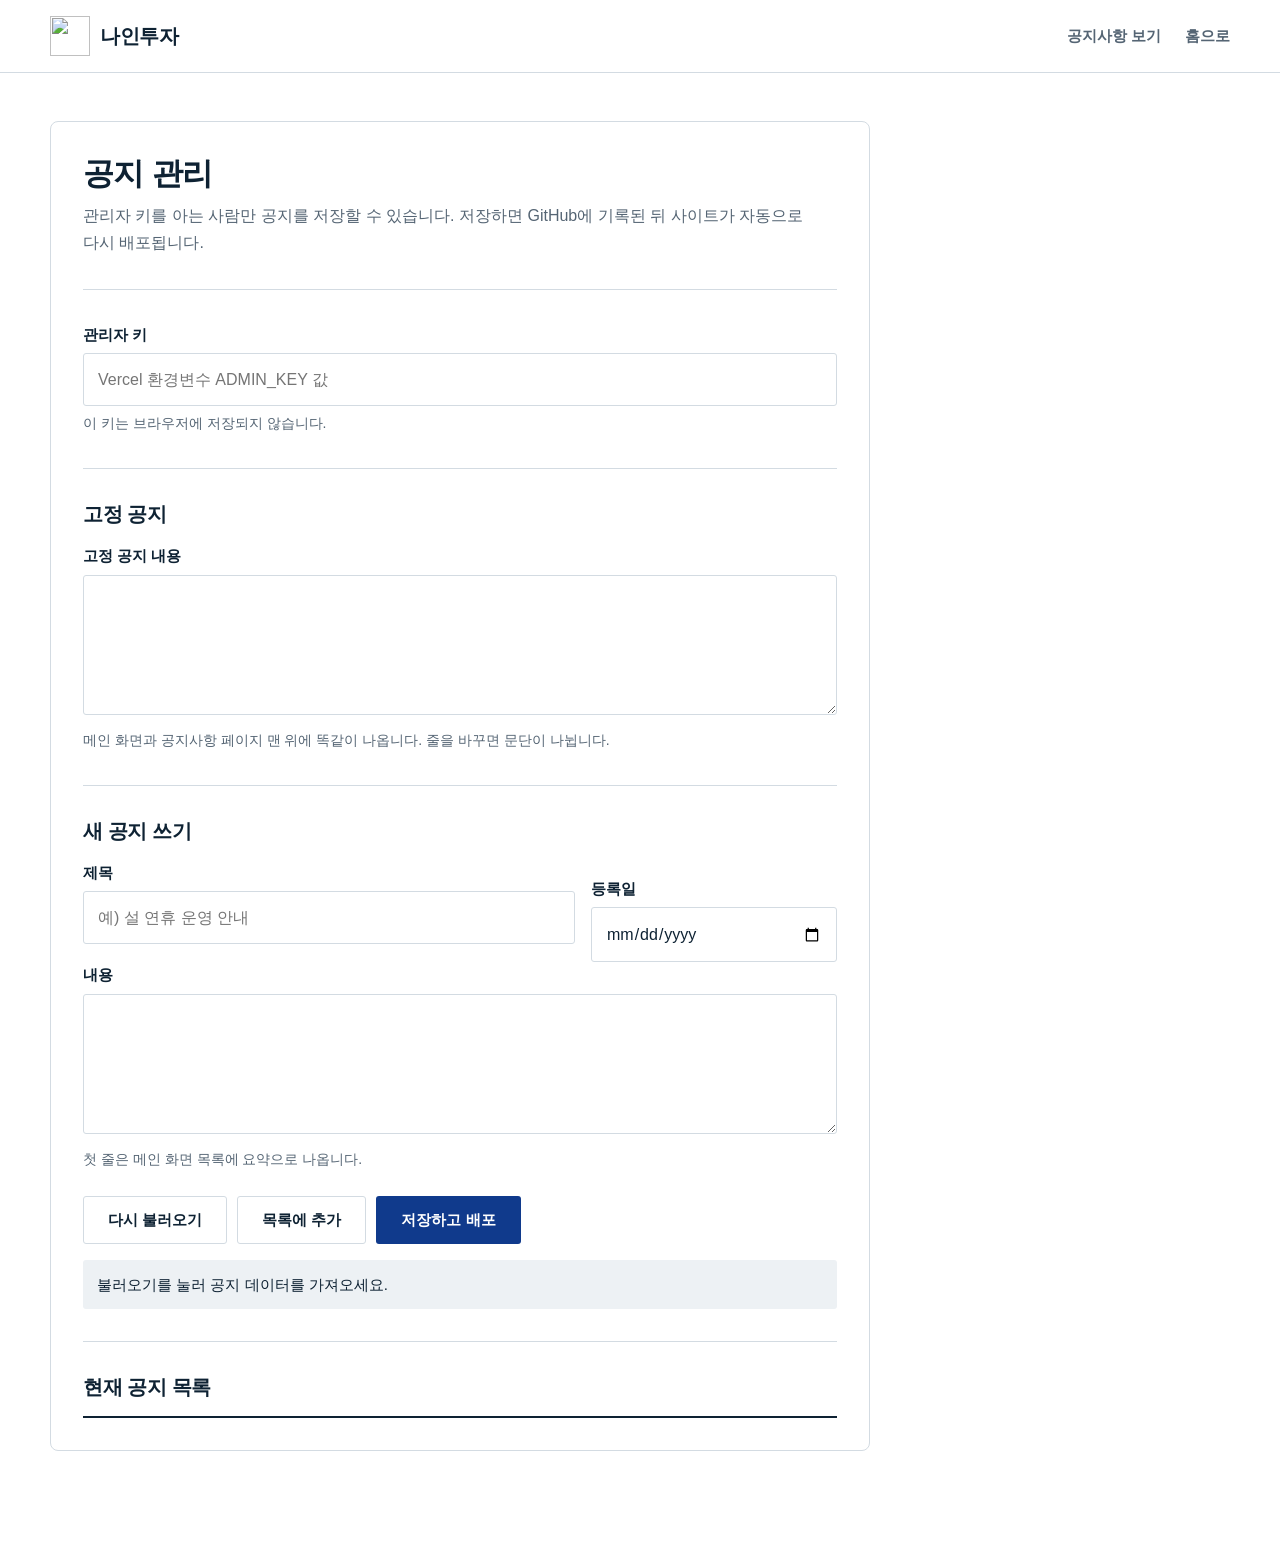
==== admin/index.html @ afad5a45 "Rebuild Nine site with non-generic design system - Rewrite style.css from scratch: SUIT Variable, lo" ====
<!DOCTYPE html>
<html lang="ko">
<head>
  <meta charset="UTF-8" />
  <meta name="viewport" content="width=device-width, initial-scale=1.0" />
  <title>공지 관리 | 나인투자</title>
  <meta name="robots" content="noindex, nofollow" />
  <link rel="icon" href="../n-logo-core.svg" type="image/svg+xml">
  <link rel="stylesheet" href="https://cdn.jsdelivr.net/gh/sun-typeface/SUIT@2.0.5/fonts/variable/woff2/SUIT-Variable.css">
  <link rel="stylesheet" href="../assets/css/style.css" />
</head>
<body>
  <header class="site-header">
    <div class="container site-header__inner">
      <a class="brand" href="../index.html">
        <img src="../n-logo-core.svg" alt="" width="40" height="40">
        <strong>나인투자</strong>
      </a>
      <nav class="site-nav" id="site-nav" aria-label="관리자 메뉴">
        <a href="../pages/news/index.html">공지사항 보기</a>
        <a href="../index.html">홈으로</a>
      </nav>
      <button class="nav-toggle" type="button" aria-label="메뉴 열기" aria-controls="site-nav"><span></span></button>
    </div>
  </header>

  <main class="admin" id="main">
    <div class="container">
      <div class="admin__panel">
        <h1>공지 관리</h1>
        <p>관리자 키를 아는 사람만 공지를 저장할 수 있습니다. 저장하면 GitHub에 기록된 뒤 사이트가 자동으로 다시 배포됩니다.</p>

        <div class="admin__group">
          <div class="field">
            <label for="adminKey">관리자 키</label>
            <input id="adminKey" type="password" placeholder="Vercel 환경변수 ADMIN_KEY 값" autocomplete="off" />
            <p class="field__help">이 키는 브라우저에 저장되지 않습니다.</p>
          </div>
        </div>

        <div class="admin__group">
          <h2>고정 공지</h2>
          <div class="field">
            <label for="pinnedBody">고정 공지 내용</label>
            <textarea id="pinnedBody"></textarea>
            <p class="field__help">메인 화면과 공지사항 페이지 맨 위에 똑같이 나옵니다. 줄을 바꾸면 문단이 나뉩니다.</p>
          </div>
        </div>

        <div class="admin__group">
          <h2>새 공지 쓰기</h2>
          <div class="field-row">
            <div class="field">
              <label for="itemTitle">제목</label>
              <input id="itemTitle" type="text" placeholder="예) 설 연휴 운영 안내" />
            </div>
            <div class="field">
              <label for="itemDate">등록일</label>
              <input id="itemDate" type="date" />
            </div>
          </div>
          <div class="field">
            <label for="itemContent">내용</label>
            <textarea id="itemContent"></textarea>
            <p class="field__help">첫 줄은 메인 화면 목록에 요약으로 나옵니다.</p>
          </div>

          <div class="admin__actions">
            <button class="btn btn--secondary" type="button" id="btnLoad">다시 불러오기</button>
            <button class="btn btn--secondary" type="button" id="btnAdd">목록에 추가</button>
            <button class="btn btn--primary" type="button" id="btnSave">저장하고 배포</button>
          </div>
          <p class="admin__status" id="status" role="status">대기 중</p>
        </div>

        <div class="admin__group" aria-labelledby="preview-title">
          <h2 id="preview-title">현재 공지 목록</h2>
          <ul class="admin__list" id="previewList"></ul>
        </div>
      </div>
    </div>
  </main>

  <script src="../assets/js/site.js"></script>
  <script>
    const $ = (id) => document.getElementById(id);
    const statusEl = $('status');
    const listEl = $('previewList');
    const state = { data: null };

    const setStatus = (msg) => { statusEl.textContent = msg; };

    const renderList = () => {
      const items = Array.isArray(state.data?.items) ? state.data.items : [];
      listEl.innerHTML = items
        .slice(0, 30)
        .map((it) => {
          const date = (it.date || '').toString();
          const title = (it.title || '').toString();
          const esc = (v) => v.replace(/&/g, '&amp;').replace(/</g, '&lt;').replace(/>/g, '&gt;');
          return `<li><strong>${esc(title)}</strong><small>${esc(date)}</small></li>`;
        })
        .join('');
    };

    const load = async () => {
      setStatus('불러오는 중...');
      const res = await fetch('/api/notices', { cache: 'no-store' });
      if (!res.ok) throw new Error('공지 데이터를 불러오지 못했습니다.');
      state.data = await res.json();
      $('pinnedBody').value = state.data?.pinnedNotice?.body ?? '';
      renderList();
      setStatus('불러오기 완료');
    };

    const add = () => {
      if (!state.data) state.data = { pinnedNotice: { title: 'NOTICE', updatedAt: '', body: '' }, items: [] };
      if (!Array.isArray(state.data.items)) state.data.items = [];

      const title = $('itemTitle').value.trim();
      const date = $('itemDate').value || new Date().toISOString().slice(0, 10);
      const content = $('itemContent').value.trim();

      if (!title || !content) {
        setStatus('제목/내용을 입력하세요.');
        return;
      }

      state.data.items.unshift({
        id: `notice-${Date.now()}`,
        date,
        title,
        content
      });

      $('itemTitle').value = '';
      $('itemContent').value = '';
      renderList();
      setStatus('공지 추가됨(아직 저장 전)');
    };

    const save = async () => {
      const key = $('adminKey').value.trim();
      if (!key) {
        setStatus('관리자 키를 입력하세요.');
        return;
      }
      if (!state.data) {
        setStatus('저장할 데이터가 없습니다. 먼저 불러오기 하세요.');
        return;
      }

      state.data.pinnedNotice = state.data.pinnedNotice || { title: 'NOTICE' };
      state.data.pinnedNotice.title = 'NOTICE';
      state.data.pinnedNotice.updatedAt = new Date().toISOString().slice(0, 10);
      state.data.pinnedNotice.body = $('pinnedBody').value;

      setStatus('저장(배포) 요청 중...');
      const res = await fetch('/api/notices', {
        method: 'POST',
        headers: {
          'Content-Type': 'application/json',
          'X-Admin-Key': key
        },
        body: JSON.stringify(state.data)
      });

      if (!res.ok) {
        const t = await res.text();
        throw new Error(t);
      }
      setStatus('저장 요청 완료. GitHub 커밋 후 Vercel이 자동으로 재배포됩니다.');
    };

    $('btnLoad').addEventListener('click', () => load().catch((e) => setStatus(`오류: ${e.message}`)));
    $('btnAdd').addEventListener('click', add);
    $('btnSave').addEventListener('click', () => save().catch((e) => setStatus(`오류: ${e.message}`)));

    // 최초 로드
    load().catch(() => setStatus('불러오기를 눌러 공지 데이터를 가져오세요.'));
  </script>
</body>
</html>
---- assets/css/style.css ----
/* 나인투자 공통 스타일
   - 색·글자·간격 값은 모두 아래 :root 토큰에서 바꿉니다.
   - 글자 크기 비율: 1.25 (16 → 20 → 25 → 31 → 39 → 49) */

:root {
  /* 색 */
  --bg: #ffffff;
  --surface: #edf1f4;
  --ink: #0e2233;
  --muted: #556574;
  --line: #d3dbe2;
  --brand: #103a8c;
  --brand-deep: #0b2a66;
  --brand-tint: #e3e9f5;
  --accent: #d9480f;
  --on-brand: #ffffff;
  --on-brand-muted: #c6d2ea;

  /* 글자 */
  --font: "SUIT Variable", "SUIT", "Apple SD Gothic Neo", "Malgun Gothic", sans-serif;
  --fs-sm: 0.875rem;
  --fs-base: 1rem;
  --fs-md: 1.25rem;
  --fs-lg: 1.5625rem;
  --fs-xl: 1.9375rem;
  --fs-2xl: 2.4375rem;
  --fs-3xl: 3.0625rem;

  /* 간격 (8px 단위) */
  --s1: 0.5rem;
  --s2: 1rem;
  --s3: 1.5rem;
  --s4: 2rem;
  --s5: 3rem;
  --s6: 4rem;
  --s7: 6rem;

  /* 모양: 모서리 값은 두 개만 씁니다 */
  --r-sm: 3px;
  --r-md: 8px;

  --max: 1180px;
  --header-h: 72px;
  --ease: cubic-bezier(0.2, 0.7, 0.2, 1);
}

/* 기본 */
*,
*::before,
*::after {
  box-sizing: border-box;
}

html {
  -webkit-text-size-adjust: 100%;
  scroll-padding-top: calc(var(--header-h) + 16px);
}

body {
  margin: 0;
  font-family: var(--font);
  font-size: var(--fs-base);
  font-weight: 400;
  line-height: 1.7;
  color: var(--ink);
  background: var(--bg);
  word-break: keep-all;
  overflow-wrap: break-word;
  font-variant-numeric: tabular-nums;
}

h1,
h2,
h3,
h4 {
  margin: 0;
  line-height: 1.3;
  letter-spacing: -0.02em;
  font-weight: 800;
}

p {
  margin: 0;
}

a {
  color: inherit;
}

img {
  display: block;
  max-width: 100%;
}

ul,
ol {
  margin: 0;
  padding: 0;
}

:focus-visible {
  outline: 2px solid var(--accent);
  outline-offset: 3px;
  border-radius: var(--r-sm);
}

.skip-link {
  position: absolute;
  left: var(--s2);
  top: -100px;
  z-index: 200;
  padding: var(--s1) var(--s2);
  background: var(--ink);
  color: #fff;
  border-radius: var(--r-sm);
}

.skip-link:focus {
  top: var(--s1);
}

.container {
  width: min(100% - 40px, var(--max));
  margin-inline: auto;
}

/* 헤더 */
.site-header {
  position: sticky;
  top: 0;
  z-index: 100;
  background: var(--bg);
  border-bottom: 1px solid var(--line);
}

.site-header__inner {
  display: flex;
  align-items: center;
  gap: var(--s4);
  min-height: var(--header-h);
}

.brand {
  display: inline-flex;
  align-items: center;
  gap: 10px;
  text-decoration: none;
  flex-shrink: 0;
}

.brand img {
  width: 40px;
  height: 40px;
}

.brand strong {
  font-size: var(--fs-md);
  font-weight: 800;
  letter-spacing: -0.02em;
}

.site-nav {
  display: flex;
  align-items: stretch;
  gap: var(--s3);
  margin-left: auto;
  align-self: stretch;
}

.site-nav a {
  display: flex;
  align-items: center;
  font-size: 0.9375rem;
  font-weight: 600;
  color: var(--muted);
  text-decoration: none;
  border-bottom: 2px solid transparent;
  padding-top: 2px;
  transition: color 150ms var(--ease), border-color 150ms var(--ease);
}

.site-nav a:hover {
  color: var(--ink);
}

.site-nav a.is-active {
  color: var(--brand);
  border-bottom-color: var(--brand);
}

.header-tel {
  font-size: var(--fs-sm);
  color: var(--muted);
  white-space: nowrap;
}

.header-tel strong {
  color: var(--ink);
  font-weight: 700;
  margin-left: 4px;
}

.nav-toggle {
  display: none;
  margin-left: auto;
  width: 44px;
  height: 44px;
  border: 1px solid var(--line);
  border-radius: var(--r-sm);
  background: var(--bg);
  cursor: pointer;
  position: relative;
}

.nav-toggle span,
.nav-toggle span::before,
.nav-toggle span::after {
  position: absolute;
  left: 50%;
  width: 18px;
  height: 2px;
  margin-left: -9px;
  background: var(--ink);
  content: "";
  transition: transform 150ms var(--ease), opacity 150ms var(--ease);
}

.nav-toggle span {
  top: 50%;
  margin-top: -1px;
}

.nav-toggle span::before {
  top: -6px;
}

.nav-toggle span::after {
  top: 6px;
}

.site-header.is-open .nav-toggle span {
  background: transparent;
}

.site-header.is-open .nav-toggle span::before {
  transform: translateY(6px) rotate(45deg);
}

.site-header.is-open .nav-toggle span::after {
  transform: translateY(-6px) rotate(-45deg);
}

/* 버튼 */
.btn {
  display: inline-flex;
  align-items: center;
  justify-content: center;
  min-height: 48px;
  padding: 0 var(--s3);
  border: 1px solid transparent;
  border-radius: var(--r-sm);
  font: inherit;
  font-size: 0.9375rem;
  font-weight: 700;
  text-decoration: none;
  cursor: pointer;
  transition: background-color 150ms var(--ease), color 150ms var(--ease), border-color 150ms var(--ease);
}

.btn--primary {
  background: var(--brand);
  color: var(--on-brand);
}

.btn--primary:hover {
  background: var(--brand-deep);
}

.btn--secondary {
  background: var(--bg);
  color: var(--ink);
  border-color: var(--line);
}

.btn--secondary:hover {
  border-color: var(--ink);
}

.btn--light {
  background: #fff;
  color: var(--brand-deep);
}

.btn--light:hover {
  background: var(--brand-tint);
}

.btn--outline-light {
  background: transparent;
  color: #fff;
  border-color: rgba(255, 255, 255, 0.45);
}

.btn--outline-light:hover {
  border-color: #fff;
}

.btn:disabled {
  opacity: 0.5;
  cursor: not-allowed;
}

.text-link {
  font-weight: 700;
  color: var(--brand);
  text-decoration: underline;
  text-decoration-thickness: 1px;
  text-underline-offset: 4px;
}

.text-link:hover {
  text-decoration-thickness: 2px;
}

/* 메인 첫 화면: 공지판 */
.home-hero {
  background: var(--brand-deep);
  color: var(--on-brand);
  padding: var(--s6) 0 var(--s6);
}

.home-hero__grid {
  display: grid;
  grid-template-columns: 5fr 7fr;
  gap: var(--s6);
  align-items: start;
}

.home-hero__intro {
  padding-top: var(--s3);
}

.home-hero h1 {
  font-size: clamp(2.25rem, 4.4vw, var(--fs-3xl));
  line-height: 1.2;
}

.home-hero__lead {
  margin-top: var(--s3);
  color: var(--on-brand-muted);
  font-size: 1.0625rem;
  max-width: 30em;
}

.home-hero__actions {
  display: flex;
  flex-wrap: wrap;
  gap: 12px;
  margin-top: var(--s4);
}

.home-hero__meta {
  margin-top: var(--s5);
  padding-top: var(--s3);
  border-top: 1px solid rgba(255, 255, 255, 0.2);
  font-size: var(--fs-sm);
  color: var(--on-brand-muted);
}

.home-hero__meta strong {
  display: block;
  margin-top: 2px;
  color: #fff;
  font-size: var(--fs-md);
  font-weight: 700;
}

/* 공지판 공통 */
.board {
  background: var(--bg);
  color: var(--ink);
  border-radius: var(--r-md);
  overflow: hidden;
}

.board--framed {
  border: 1px solid var(--line);
}

.board__head {
  display: flex;
  align-items: baseline;
  justify-content: space-between;
  gap: var(--s2);
  padding: var(--s3) var(--s3) var(--s2);
}

.board__head h2 {
  font-size: var(--fs-lg);
}

.board__head a {
  font-size: var(--fs-sm);
}

.pinned {
  margin: 0 var(--s3);
  padding: var(--s3);
  background: var(--surface);
  border-radius: var(--r-md);
}

.pinned__label {
  display: inline-flex;
  align-items: center;
  gap: 8px;
  font-size: var(--fs-sm);
  font-weight: 800;
  color: var(--accent);
}

.pinned__label::before {
  content: "";
  width: 8px;
  height: 8px;
  border-radius: 50%;
  background: var(--accent);
}

.pinned__body {
  margin-top: var(--s1);
  font-size: 0.9375rem;
  line-height: 1.75;
}

.pinned__body p + p {
  margin-top: 6px;
}

.pinned__body .is-em {
  font-weight: 800;
  color: var(--ink);
  font-size: var(--fs-base);
}

.board__cols,
.board__row {
  display: grid;
  grid-template-columns: 4rem 1fr 7rem;
  gap: var(--s2);
  align-items: baseline;
}

.board__cols {
  margin: var(--s3) var(--s3) 0;
  padding: 10px 0;
  border-top: 2px solid var(--ink);
  border-bottom: 1px solid var(--line);
  font-size: var(--fs-sm);
  font-weight: 700;
  color: var(--muted);
}

.board__cols span:last-child,
.board__date {
  text-align: right;
}

.board__list {
  list-style: none;
  margin: 0 var(--s3) var(--s3);
}

.board__list > li {
  border-bottom: 1px solid var(--line);
}

.board__row {
  padding: 14px 0;
  text-decoration: none;
  color: inherit;
}

a.board__row:hover .board__title {
  color: var(--brand);
  text-decoration: underline;
  text-underline-offset: 3px;
}

.board__num,
.board__date {
  font-size: var(--fs-sm);
  color: var(--muted);
}

.board__title {
  font-weight: 600;
  min-width: 0;
}

.board__summary {
  display: block;
  margin-top: 2px;
  font-size: var(--fs-sm);
  font-weight: 400;
  color: var(--muted);
  overflow: hidden;
  text-overflow: ellipsis;
  white-space: nowrap;
}

.board__empty {
  padding: var(--s4) 0;
  color: var(--muted);
  text-align: center;
}

/* 공지 목록(펼치기) */
.board__list details > summary {
  list-style: none;
  cursor: pointer;
}

.board__list details > summary::-webkit-details-marker {
  display: none;
}

.board__list details > summary:hover .board__title {
  color: var(--brand);
}

.board__list details[open] > summary .board__title {
  color: var(--brand);
}

.board__content {
  margin: 0 0 var(--s3) calc(4rem + var(--s2));
  padding: var(--s3);
  background: var(--surface);
  border-radius: var(--r-md);
  white-space: pre-line;
  font-size: 0.9375rem;
}

/* 섹션 */
.section {
  padding: var(--s7) 0;
}

.section--surface {
  background: var(--surface);
}

.section--tight {
  padding: var(--s6) 0;
}

.split {
  display: grid;
  grid-template-columns: 5fr 7fr;
  gap: var(--s6);
  align-items: start;
}

.split > h2,
.split__title h2 {
  font-size: clamp(1.625rem, 3vw, var(--fs-xl));
}

.split__title p {
  margin-top: var(--s2);
  color: var(--muted);
}

.prose p + p {
  margin-top: var(--s2);
}

.prose p {
  max-width: 38em;
}

.lead {
  font-size: var(--fs-md);
  line-height: 1.6;
  font-weight: 500;
}

/* 링크 목록(메인 바로가기) */
.link-index {
  list-style: none;
  margin-top: var(--s4);
  border-top: 1px solid var(--ink);
}

.link-index li {
  border-bottom: 1px solid var(--line);
}

.link-index a {
  display: grid;
  grid-template-columns: 9rem 1fr auto;
  gap: var(--s2);
  align-items: baseline;
  padding: var(--s3) 0;
  text-decoration: none;
}

.link-index strong {
  font-size: var(--fs-md);
  font-weight: 800;
  letter-spacing: -0.02em;
}

.link-index span {
  color: var(--muted);
}

.link-index em {
  font-style: normal;
  font-size: var(--fs-sm);
  font-weight: 700;
  color: var(--brand);
  white-space: nowrap;
}

.link-index a:hover strong {
  color: var(--brand);
}

/* 알아 두실 점 */
.facts {
  display: grid;
  grid-template-columns: repeat(2, minmax(0, 1fr));
  gap: 0 var(--s5);
  margin-top: var(--s4);
}

.split .facts {
  margin-top: 0;
}

.facts > div {
  padding: var(--s3) 0;
  border-top: 1px solid var(--line);
}

.facts dt {
  font-weight: 800;
  font-size: var(--fs-md);
  letter-spacing: -0.02em;
}

.facts dd {
  margin: var(--s1) 0 0;
  color: var(--muted);
}

.facts .is-no {
  color: var(--accent);
}

/* 연락처 띠 */
.contact-strip {
  display: grid;
  grid-template-columns: auto 1fr auto;
  gap: var(--s5);
  align-items: center;
  padding: var(--s5) 0;
  border-top: 2px solid var(--ink);
}

.contact-strip__tel span {
  display: block;
  font-size: var(--fs-sm);
  color: var(--muted);
}

.contact-strip__tel strong {
  font-size: var(--fs-2xl);
  font-weight: 800;
  letter-spacing: -0.02em;
  line-height: 1.2;
}

.contact-strip p {
  color: var(--muted);
}

/* 하위 페이지 머리 */
.page-head {
  background: var(--surface);
  padding: var(--s5) 0 var(--s5);
  border-bottom: 1px solid var(--line);
}

.crumbs {
  display: flex;
  gap: 8px;
  list-style: none;
  font-size: var(--fs-sm);
  color: var(--muted);
}

.crumbs li + li::before {
  content: "/";
  margin-right: 8px;
  color: var(--line);
}

.crumbs a {
  text-decoration: none;
}

.crumbs a:hover {
  text-decoration: underline;
}

.page-head h1 {
  margin-top: var(--s2);
  font-size: clamp(2rem, 4vw, var(--fs-2xl));
}

.page-head p {
  margin-top: var(--s2);
  max-width: 36em;
  color: var(--muted);
  font-size: 1.0625rem;
}

.page-toc {
  display: flex;
  flex-wrap: wrap;
  gap: 6px var(--s3);
  list-style: none;
  margin-top: var(--s4);
}

.page-toc a {
  display: inline-flex;
  align-items: center;
  min-height: 32px;
  font-size: 0.9375rem;
  font-weight: 600;
  color: var(--brand);
  text-decoration: none;
  border-bottom: 1px solid currentColor;
}

/* 본문 블록 */
.block {
  padding: var(--s6) 0;
  border-bottom: 1px solid var(--line);
}

.block:last-child {
  border-bottom: 0;
}

.block__grid {
  display: grid;
  grid-template-columns: 4fr 8fr;
  gap: var(--s5);
  align-items: start;
}

.block h2 {
  font-size: var(--fs-xl);
}

.block__side p {
  margin-top: var(--s2);
  color: var(--muted);
}

.quote {
  margin: var(--s4) 0 0;
  padding: var(--s3) 0 0;
  border-top: 2px solid var(--brand);
  font-size: var(--fs-md);
  font-weight: 700;
  line-height: 1.55;
  letter-spacing: -0.01em;
}

.quote cite {
  display: block;
  margin-top: var(--s1);
  font-size: var(--fs-sm);
  font-weight: 500;
  font-style: normal;
  color: var(--muted);
}

/* 정보 표 */
.info-table {
  width: 100%;
  border-collapse: collapse;
  border-top: 2px solid var(--ink);
}

.info-table th,
.info-table td {
  padding: 16px 0;
  border-bottom: 1px solid var(--line);
  text-align: left;
  vertical-align: top;
}

.info-table th {
  width: 9rem;
  padding-right: var(--s2);
  font-weight: 700;
  color: var(--muted);
  font-size: 0.9375rem;
}

/* 원칙 목록 */
.principles {
  list-style: none;
}

.principles li {
  padding: var(--s3) 0;
  border-top: 1px solid var(--line);
}

.principles li:first-child {
  border-top: 2px solid var(--ink);
}

.principles h3 {
  font-size: var(--fs-md);
}

.principles p {
  margin-top: 6px;
  color: var(--muted);
}

/* 순서 목록 (실제 순서가 있는 내용에만) */
.steps {
  list-style: none;
  counter-reset: step;
  display: grid;
  grid-template-columns: repeat(var(--cols, 4), minmax(0, 1fr));
  gap: var(--s3);
}

.steps li {
  counter-increment: step;
  padding-top: var(--s2);
  border-top: 2px solid var(--brand);
}

.steps li::before {
  content: counter(step) "단계";
  display: block;
  font-size: var(--fs-sm);
  font-weight: 700;
  color: var(--brand);
}

.steps h3 {
  margin-top: 6px;
  font-size: var(--fs-md);
}

.steps p {
  margin-top: 6px;
  color: var(--muted);
  font-size: 0.9375rem;
}

/* 체크 목록 */
.check-list {
  list-style: none;
  margin-top: var(--s3);
}

.check-list li {
  position: relative;
  padding: 10px 0 10px 28px;
  border-bottom: 1px solid var(--line);
}

.check-list li::before {
  content: "";
  position: absolute;
  left: 2px;
  top: 19px;
  width: 12px;
  height: 7px;
  border-left: 2px solid var(--brand);
  border-bottom: 2px solid var(--brand);
  transform: rotate(-45deg);
}

/* 자주 묻는 질문 */
.faq {
  border-top: 2px solid var(--ink);
}

.faq details {
  border-bottom: 1px solid var(--line);
}

.faq summary {
  display: flex;
  justify-content: space-between;
  align-items: center;
  gap: var(--s2);
  min-height: 56px;
  padding: 14px 0;
  font-weight: 700;
  cursor: pointer;
  list-style: none;
}

.faq summary::-webkit-details-marker {
  display: none;
}

.faq summary::after {
  content: "";
  flex-shrink: 0;
  width: 9px;
  height: 9px;
  margin-right: 4px;
  border-right: 2px solid var(--muted);
  border-bottom: 2px solid var(--muted);
  transform: rotate(45deg);
  transition: transform 150ms var(--ease);
}

.faq details[open] summary::after {
  transform: rotate(-135deg);
}

.faq summary:hover {
  color: var(--brand);
}

.faq details p {
  padding: 0 0 var(--s3);
  color: var(--muted);
  max-width: 40em;
}

/* 빈 상태 */
.empty {
  padding: var(--s6) var(--s4);
  border: 1px dashed var(--line);
  border-radius: var(--r-md);
  text-align: center;
}

.empty h2 {
  font-size: var(--fs-lg);
}

.empty p {
  margin: var(--s2) auto 0;
  max-width: 32em;
  color: var(--muted);
}

.empty .btn {
  margin-top: var(--s4);
}

/* 안내 띠 */
.notice-band {
  padding: var(--s3);
  background: var(--brand-tint);
  border-radius: var(--r-md);
  font-size: 0.9375rem;
}

.notice-band strong {
  color: var(--brand-deep);
}

/* 푸터 */
.site-footer {
  background: var(--ink);
  color: #b9c4cf;
  padding: var(--s6) 0 var(--s5);
  font-size: var(--fs-sm);
}

.site-footer__top {
  display: grid;
  grid-template-columns: 4fr 5fr 3fr;
  gap: var(--s5);
}

.site-footer h2 {
  color: #fff;
  font-size: var(--fs-md);
}

.site-footer dl {
  margin: 0;
}

.site-footer dl div {
  display: flex;
  gap: 10px;
}

.site-footer dt {
  flex-shrink: 0;
  color: #8796a5;
}

.site-footer dd {
  margin: 0;
}

.footer-links {
  list-style: none;
  display: grid;
  gap: 4px;
}

.footer-links a {
  display: inline-flex;
  min-height: 32px;
  align-items: center;
  color: #fff;
  text-decoration: none;
}

.footer-links a:hover {
  text-decoration: underline;
  text-underline-offset: 3px;
}

.site-footer__legal {
  margin-top: var(--s5);
  padding-top: var(--s3);
  border-top: 1px solid rgba(255, 255, 255, 0.14);
  line-height: 1.75;
}

.site-footer__legal p + p {
  margin-top: var(--s1);
}

.site-footer small {
  display: block;
  margin-top: var(--s3);
  color: #8796a5;
  font-size: 0.8125rem;
}

/* 관리자 */
.admin {
  padding: var(--s5) 0 var(--s7);
}

.admin__panel {
  max-width: 820px;
  border: 1px solid var(--line);
  border-radius: var(--r-md);
  padding: var(--s4);
}

.admin__panel > h1 {
  font-size: var(--fs-xl);
}

.admin__panel > p {
  margin-top: var(--s1);
  color: var(--muted);
}

.admin__group {
  margin-top: var(--s4);
  padding-top: var(--s4);
  border-top: 1px solid var(--line);
}

.admin__group h2 {
  font-size: var(--fs-md);
  margin-bottom: var(--s2);
}

.field + .field {
  margin-top: var(--s2);
}

.field-row {
  display: grid;
  grid-template-columns: 2fr 1fr;
  gap: var(--s2);
}

.field label {
  display: block;
  margin-bottom: 6px;
  font-weight: 700;
  font-size: 0.9375rem;
}

.field input,
.field textarea {
  width: 100%;
  min-height: 48px;
  padding: 12px 14px;
  border: 1px solid var(--line);
  border-radius: var(--r-sm);
  font: inherit;
  color: var(--ink);
  background: var(--bg);
  transition: border-color 150ms var(--ease);
}

.field textarea {
  min-height: 140px;
  resize: vertical;
}

.field input:hover,
.field textarea:hover {
  border-color: var(--muted);
}

.field input:focus-visible,
.field textarea:focus-visible {
  outline: 2px solid var(--accent);
  outline-offset: 0;
  border-color: var(--ink);
}

.field__help {
  margin-top: 6px;
  font-size: var(--fs-sm);
  color: var(--muted);
}

.admin__actions {
  display: flex;
  flex-wrap: wrap;
  gap: 10px;
  margin-top: var(--s3);
}

.admin__status {
  margin-top: var(--s2);
  padding: 12px 14px;
  background: var(--surface);
  border-radius: var(--r-sm);
  font-size: 0.9375rem;
}

.admin__list {
  list-style: none;
  border-top: 2px solid var(--ink);
}

.admin__list li {
  display: flex;
  justify-content: space-between;
  gap: var(--s2);
  padding: 12px 0;
  border-bottom: 1px solid var(--line);
}

.admin__list small {
  color: var(--muted);
  white-space: nowrap;
}

/* 반응형 */
@media (max-width: 1080px) {
  .header-tel {
    display: none;
  }
}

@media (max-width: 960px) {
  .home-hero__grid,
  .split,
  .block__grid {
    grid-template-columns: 1fr;
    gap: var(--s4);
  }

  .home-hero__intro {
    padding-top: 0;
  }

  .home-hero__meta {
    margin-top: var(--s4);
  }

  .steps {
    --cols: 2;
  }

  .site-footer__top {
    grid-template-columns: 1fr 1fr;
  }

  .site-footer__top > :first-child {
    grid-column: 1 / -1;
  }

  .contact-strip {
    grid-template-columns: 1fr;
    gap: var(--s3);
  }
}

@media (max-width: 860px) {
  .nav-toggle {
    display: block;
  }

  .site-nav {
    display: none;
    position: absolute;
    top: 100%;
    left: 0;
    right: 0;
    flex-direction: column;
    gap: 0;
    padding: 0 20px var(--s2);
    background: var(--bg);
    border-bottom: 1px solid var(--line);
  }

  .site-header.is-open .site-nav {
    display: flex;
  }

  .site-nav a {
    min-height: 48px;
    border-bottom: 1px solid var(--line);
    padding-top: 0;
  }

  .site-nav a.is-active {
    border-bottom-color: var(--line);
  }
}

@media (max-width: 640px) {
  .section {
    padding: var(--s6) 0;
  }

  .home-hero {
    padding: var(--s5) 0;
  }

  .board__head,
  .board__cols {
    padding-left: var(--s2);
    padding-right: var(--s2);
  }

  .board__cols {
    margin-left: 0;
    margin-right: 0;
  }

  .pinned {
    margin: 0 var(--s2);
    padding: var(--s2);
  }

  .board__list {
    margin: 0 var(--s2) var(--s2);
  }

  .board__cols {
    display: none;
  }

  .board__list {
    border-top: 2px solid var(--ink);
    margin-top: var(--s2);
  }

  .board__row {
    grid-template-columns: 1fr;
    gap: 2px;
  }

  .board__num {
    display: none;
  }

  .board__date {
    text-align: left;
    order: 2;
  }

  .board__content {
    margin-left: 0;
  }

  .link-index a {
    grid-template-columns: 1fr auto;
  }

  .link-index span {
    grid-column: 1 / -1;
    grid-row: 2;
  }

  .facts {
    grid-template-columns: 1fr;
  }

  .steps {
    --cols: 1;
  }

  .info-table th {
    width: 6.5rem;
  }

  .field-row {
    grid-template-columns: 1fr;
  }

  .admin__panel {
    padding: var(--s3) var(--s2);
  }

  .site-footer__top {
    grid-template-columns: 1fr;
  }
}

@media (prefers-reduced-motion: reduce) {
  *,
  *::before,
  *::after {
    transition-duration: 0.01ms !important;
  }
}

/* 페이지 본문 여백 */
.page-body {
  padding: var(--s5) 0 var(--s7);
}

.page-note {
  margin-top: var(--s2);
  font-size: var(--fs-sm);
  color: var(--muted);
}

.prose .notice-band {
  margin-top: var(--s3);
}
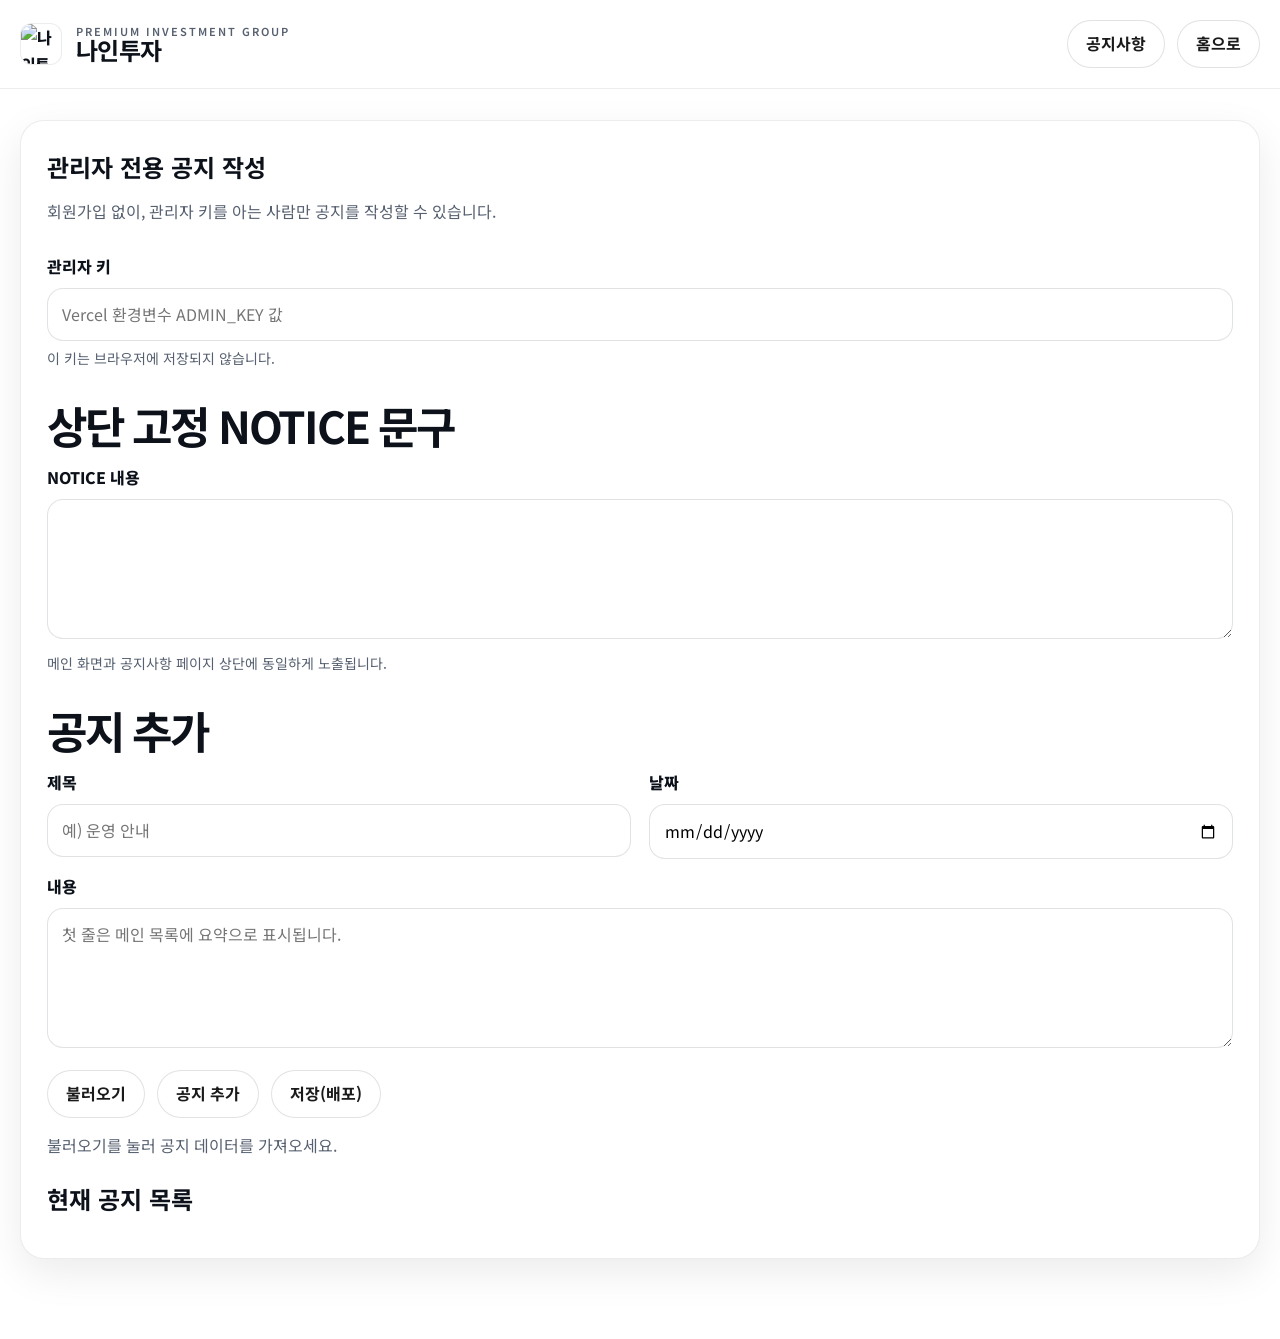
==== commit 3f558d58: "Revert "Rebuild Nine site with non-generic design system" Restore the previous design at the user's " ====
--- a/admin/index.html
+++ b/admin/index.html
@@ -3,79 +3,103 @@
 <head>
   <meta charset="UTF-8" />
   <meta name="viewport" content="width=device-width, initial-scale=1.0" />
-  <title>공지 관리 | 나인투자</title>
+  <title>관리자 | 공지사항 작성</title>
   <meta name="robots" content="noindex, nofollow" />
-  <link rel="icon" href="../n-logo-core.svg" type="image/svg+xml">
-  <link rel="stylesheet" href="https://cdn.jsdelivr.net/gh/sun-typeface/SUIT@2.0.5/fonts/variable/woff2/SUIT-Variable.css">
   <link rel="stylesheet" href="../assets/css/style.css" />
+  <style>
+    .admin-wrap { padding: 120px 0 80px; }
+    .admin-card { background:#fff; border:1px solid rgba(12,17,26,.08); border-radius:24px; box-shadow: var(--shadow-soft); padding: 26px; }
+    .admin-grid { display:grid; grid-template-columns: 1fr 1fr; gap: 18px; }
+    .admin-grid.full { grid-template-columns: 1fr; }
+    label { display:block; font-weight: 800; margin-bottom: 8px; }
+    input, textarea { width:100%; border-radius: 16px; border:1px solid rgba(12,17,26,.12); padding: 12px 14px; font: inherit; }
+    textarea { min-height: 140px; resize: vertical; }
+    .helper { color: var(--text-soft); font-size: 14px; margin-top: 6px; }
+    .admin-actions { display:flex; gap: 12px; flex-wrap: wrap; margin-top: 14px; }
+    .status { margin-top: 14px; color: var(--text-soft); }
+    .list { margin-top: 20px; }
+    .list ul { list-style:none; padding:0; margin:0; display:grid; gap: 10px; }
+    .list li { padding: 14px; border-radius: 18px; background: #f8fafc; border:1px solid rgba(12,17,26,.08); }
+    .list strong { display:block; }
+    .list small { color: var(--text-soft); }
+    @media (max-width: 900px) { .admin-grid { grid-template-columns: 1fr; } }
+  </style>
 </head>
 <body>
   <header class="site-header">
     <div class="container site-header__inner">
-      <a class="brand" href="../index.html">
-        <img src="../n-logo-core.svg" alt="" width="40" height="40">
-        <strong>나인투자</strong>
+      <a class="brand" href="../index.html" aria-label="나인투자 홈">
+        <span class="brand__mark"><img src="../n-logo-core.svg" alt="나인투자 로고"></span>
+        <span class="brand__name">
+          <small>PREMIUM INVESTMENT GROUP</small>
+          <strong>나인투자</strong>
+        </span>
       </a>
-      <nav class="site-nav" id="site-nav" aria-label="관리자 메뉴">
-        <a href="../pages/news/index.html">공지사항 보기</a>
-        <a href="../index.html">홈으로</a>
-      </nav>
-      <button class="nav-toggle" type="button" aria-label="메뉴 열기" aria-controls="site-nav"><span></span></button>
+      <div class="header-cta">
+        <a class="pill pill--ghost" href="../pages/news/index.html">공지사항</a>
+        <a class="pill pill--ghost" href="../index.html">홈으로</a>
+      </div>
+      <button class="nav-toggle" type="button" aria-label="모바일 메뉴 열기"><span></span></button>
     </div>
   </header>
 
-  <main class="admin" id="main">
+  <main class="admin-wrap">
     <div class="container">
-      <div class="admin__panel">
-        <h1>공지 관리</h1>
-        <p>관리자 키를 아는 사람만 공지를 저장할 수 있습니다. 저장하면 GitHub에 기록된 뒤 사이트가 자동으로 다시 배포됩니다.</p>
-
-        <div class="admin__group">
-          <div class="field">
-            <label for="adminKey">관리자 키</label>
-            <input id="adminKey" type="password" placeholder="Vercel 환경변수 ADMIN_KEY 값" autocomplete="off" />
-            <p class="field__help">이 키는 브라우저에 저장되지 않습니다.</p>
-          </div>
-        </div>
-
-        <div class="admin__group">
-          <h2>고정 공지</h2>
-          <div class="field">
-            <label for="pinnedBody">고정 공지 내용</label>
-            <textarea id="pinnedBody"></textarea>
-            <p class="field__help">메인 화면과 공지사항 페이지 맨 위에 똑같이 나옵니다. 줄을 바꾸면 문단이 나뉩니다.</p>
-          </div>
-        </div>
-
-        <div class="admin__group">
-          <h2>새 공지 쓰기</h2>
-          <div class="field-row">
-            <div class="field">
+      <div class="admin-card">
+        <h2 style="margin:0 0 10px;">관리자 전용 공지 작성</h2>
+        <p style="margin:0; color:var(--text-soft);">회원가입 없이, 관리자 키를 아는 사람만 공지를 작성할 수 있습니다.</p>
+
+        <div class="content-block" style="padding-top: 28px;">
+          <div class="admin-grid full">
+            <div>
+              <label for="adminKey">관리자 키</label>
+              <input id="adminKey" type="password" placeholder="Vercel 환경변수 ADMIN_KEY 값" autocomplete="off" />
+              <div class="helper">이 키는 브라우저에 저장되지 않습니다.</div>
+            </div>
+          </div>
+        </div>
+
+        <div class="content-block" style="padding-top: 28px;">
+          <h2 style="margin:0 0 12px;">상단 고정 NOTICE 문구</h2>
+          <div class="admin-grid full">
+            <div>
+              <label for="pinnedBody">NOTICE 내용</label>
+              <textarea id="pinnedBody"></textarea>
+              <div class="helper">메인 화면과 공지사항 페이지 상단에 동일하게 노출됩니다.</div>
+            </div>
+          </div>
+        </div>
+
+        <div class="content-block" style="padding-top: 28px;">
+          <h2 style="margin:0 0 12px;">공지 추가</h2>
+          <div class="admin-grid">
+            <div>
               <label for="itemTitle">제목</label>
-              <input id="itemTitle" type="text" placeholder="예) 설 연휴 운영 안내" />
-            </div>
-            <div class="field">
-              <label for="itemDate">등록일</label>
+              <input id="itemTitle" type="text" placeholder="예) 운영 안내" />
+            </div>
+            <div>
+              <label for="itemDate">날짜</label>
               <input id="itemDate" type="date" />
             </div>
           </div>
-          <div class="field">
-            <label for="itemContent">내용</label>
-            <textarea id="itemContent"></textarea>
-            <p class="field__help">첫 줄은 메인 화면 목록에 요약으로 나옵니다.</p>
-          </div>
-
-          <div class="admin__actions">
-            <button class="btn btn--secondary" type="button" id="btnLoad">다시 불러오기</button>
-            <button class="btn btn--secondary" type="button" id="btnAdd">목록에 추가</button>
-            <button class="btn btn--primary" type="button" id="btnSave">저장하고 배포</button>
-          </div>
-          <p class="admin__status" id="status" role="status">대기 중</p>
-        </div>
-
-        <div class="admin__group" aria-labelledby="preview-title">
-          <h2 id="preview-title">현재 공지 목록</h2>
-          <ul class="admin__list" id="previewList"></ul>
+          <div class="admin-grid full" style="margin-top: 14px;">
+            <div>
+              <label for="itemContent">내용</label>
+              <textarea id="itemContent" placeholder="첫 줄은 메인 목록에 요약으로 표시됩니다."></textarea>
+            </div>
+          </div>
+
+          <div class="admin-actions">
+            <button class="pill pill--ghost" type="button" id="btnLoad">불러오기</button>
+            <button class="pill pill--ghost" type="button" id="btnAdd">공지 추가</button>
+            <button class="pill pill--ghost" type="button" id="btnSave">저장(배포)</button>
+          </div>
+          <div class="status" id="status">대기 중</div>
+        </div>
+
+        <div class="list" aria-label="공지 목록 미리보기">
+          <h2 style="margin:0 0 12px;">현재 공지 목록</h2>
+          <ul id="previewList"></ul>
         </div>
       </div>
     </div>
@@ -97,8 +121,7 @@
         .map((it) => {
           const date = (it.date || '').toString();
           const title = (it.title || '').toString();
-          const esc = (v) => v.replace(/&/g, '&amp;').replace(/</g, '&lt;').replace(/>/g, '&gt;');
-          return `<li><strong>${esc(title)}</strong><small>${esc(date)}</small></li>`;
+          return `<li><strong>${title}</strong><small>${date}</small></li>`;
         })
         .join('');
     };
--- a/assets/css/style.css
+++ b/assets/css/style.css
@@ -1,1361 +1,1269 @@
-/* 나인투자 공통 스타일
-   - 색·글자·간격 값은 모두 아래 :root 토큰에서 바꿉니다.
-   - 글자 크기 비율: 1.25 (16 → 20 → 25 → 31 → 39 → 49) */
+@import url('https://fonts.googleapis.com/css2?family=Noto+Sans+KR:wght@300;400;500;700;900&display=swap');
 
 :root {
-  /* 색 */
   --bg: #ffffff;
-  --surface: #edf1f4;
-  --ink: #0e2233;
-  --muted: #556574;
-  --line: #d3dbe2;
-  --brand: #103a8c;
-  --brand-deep: #0b2a66;
-  --brand-tint: #e3e9f5;
-  --accent: #d9480f;
-  --on-brand: #ffffff;
-  --on-brand-muted: #c6d2ea;
-
-  /* 글자 */
-  --font: "SUIT Variable", "SUIT", "Apple SD Gothic Neo", "Malgun Gothic", sans-serif;
-  --fs-sm: 0.875rem;
-  --fs-base: 1rem;
-  --fs-md: 1.25rem;
-  --fs-lg: 1.5625rem;
-  --fs-xl: 1.9375rem;
-  --fs-2xl: 2.4375rem;
-  --fs-3xl: 3.0625rem;
-
-  /* 간격 (8px 단위) */
-  --s1: 0.5rem;
-  --s2: 1rem;
-  --s3: 1.5rem;
-  --s4: 2rem;
-  --s5: 3rem;
-  --s6: 4rem;
-  --s7: 6rem;
-
-  /* 모양: 모서리 값은 두 개만 씁니다 */
-  --r-sm: 3px;
-  --r-md: 8px;
-
-  --max: 1180px;
-  --header-h: 72px;
-  --ease: cubic-bezier(0.2, 0.7, 0.2, 1);
-}
-
-/* 기본 */
-*,
-*::before,
-*::after {
+  --bg-soft: #f7f9fc;
+  --surface: #f6f8fb;
+  --surface-strong: #0d1b2c;
+  --surface-dark: #0a111d;
+  --text: #0c111a;
+  --text-soft: #566070;
+  --line: rgba(12, 17, 26, 0.1);
+  --line-strong: rgba(255, 255, 255, 0.16);
+  --primary: #c9a35e;
+  --primary-strong: #a77f3d;
+  --accent: #2d7cff;
+  --shadow: 0 22px 70px rgba(9, 18, 31, 0.12);
+  --shadow-soft: 0 14px 40px rgba(9, 18, 31, 0.08);
+  --radius: 26px;
+  --radius-sm: 18px;
+  --max: 1240px;
+  --ring: 0 0 0 4px rgba(45, 124, 255, 0.22);
+}
+
+* {
   box-sizing: border-box;
 }
 
 html {
-  -webkit-text-size-adjust: 100%;
-  scroll-padding-top: calc(var(--header-h) + 16px);
+  scroll-behavior: smooth;
 }
 
 body {
   margin: 0;
-  font-family: var(--font);
-  font-size: var(--fs-base);
-  font-weight: 400;
+  font-family: 'Noto Sans KR', -apple-system, BlinkMacSystemFont, 'Segoe UI', Roboto, sans-serif;
+  color: var(--text);
+  background: var(--bg);
   line-height: 1.7;
-  color: var(--ink);
-  background: var(--bg);
-  word-break: keep-all;
-  overflow-wrap: break-word;
-  font-variant-numeric: tabular-nums;
-}
-
-h1,
-h2,
-h3,
-h4 {
-  margin: 0;
-  line-height: 1.3;
-  letter-spacing: -0.02em;
-  font-weight: 800;
-}
-
-p {
-  margin: 0;
+}
+
+::selection {
+  background: rgba(201, 163, 94, 0.25);
+}
+
+:focus-visible {
+  outline: none;
+  box-shadow: var(--ring);
+  border-radius: 12px;
 }
 
 a {
   color: inherit;
+  text-decoration: none;
 }
 
 img {
+  max-width: 100%;
   display: block;
-  max-width: 100%;
-}
-
-ul,
-ol {
-  margin: 0;
-  padding: 0;
-}
-
-:focus-visible {
-  outline: 2px solid var(--accent);
-  outline-offset: 3px;
-  border-radius: var(--r-sm);
-}
-
-.skip-link {
-  position: absolute;
-  left: var(--s2);
-  top: -100px;
-  z-index: 200;
-  padding: var(--s1) var(--s2);
-  background: var(--ink);
-  color: #fff;
-  border-radius: var(--r-sm);
-}
-
-.skip-link:focus {
-  top: var(--s1);
+}
+
+button {
+  font: inherit;
 }
 
 .container {
-  width: min(100% - 40px, var(--max));
-  margin-inline: auto;
-}
-
-/* 헤더 */
+  width: min(calc(100% - 40px), var(--max));
+  margin: 0 auto;
+}
+
 .site-header {
-  position: sticky;
+  position: fixed;
   top: 0;
+  left: 0;
+  width: 100%;
   z-index: 100;
-  background: var(--bg);
-  border-bottom: 1px solid var(--line);
+  background: #ffffff;
+  border-bottom: 1px solid rgba(17, 17, 17, 0.08);
+}
+
+.site-header.is-scrolled {
+  background: #ffffff;
+  box-shadow: 0 18px 50px rgba(9, 18, 31, 0.08);
+  border-bottom-color: rgba(17, 17, 17, 0.06);
 }
 
 .site-header__inner {
   display: flex;
   align-items: center;
-  gap: var(--s4);
-  min-height: var(--header-h);
+  justify-content: space-between;
+  min-height: 88px;
+  gap: 24px;
 }
 
 .brand {
+  display: flex;
+  align-items: center;
+  gap: 14px;
+  font-weight: 800;
+  letter-spacing: -0.04em;
+}
+
+.brand__mark {
+  width: 42px;
+  height: 42px;
+  border-radius: 12px;
+  display: grid;
+  place-items: center;
+  overflow: hidden;
+  background: #ffffff;
+  border: 1px solid rgba(12, 17, 26, 0.08);
+}
+
+.brand__mark img {
+  width: 100%;
+  height: 100%;
+  object-fit: contain;
+  display: block;
+}
+
+.brand__name {
+  display: flex;
+  flex-direction: column;
+  line-height: 1.1;
+}
+
+.brand__name small {
+  font-size: 11px;
+  color: var(--text-soft);
+  font-weight: 600;
+  letter-spacing: 0.18em;
+}
+
+.brand__name strong {
+  font-size: 24px;
+}
+
+.nav-toggle {
+  display: none;
+  border: 0;
+  background: rgba(12, 17, 26, 0.04);
+  width: 42px;
+  height: 42px;
+  border-radius: 12px;
+  position: relative;
+  transition: background 0.2s ease, transform 0.2s ease;
+}
+
+.nav-toggle span,
+.nav-toggle::before,
+.nav-toggle::after {
+  content: '';
+  display: block;
+  width: 18px;
+  height: 2px;
+  background: #0c111a;
+  border-radius: 999px;
+  position: absolute;
+  left: 50%;
+  top: 50%;
+  margin: 0;
+  transition: transform 0.25s ease, opacity 0.25s ease;
+}
+
+.nav-toggle::before {
+  transform: translate(-50%, -8px);
+}
+
+.nav-toggle span {
+  transform: translate(-50%, -50%);
+}
+
+.nav-toggle::after {
+  transform: translate(-50%, 6px);
+}
+
+.nav-toggle:hover {
+  background: rgba(12, 17, 26, 0.07);
+  transform: translateY(-1px);
+}
+
+.site-header.is-open .nav-toggle span {
+  opacity: 0;
+}
+
+.site-header.is-open .nav-toggle::before {
+  transform: translate(-50%, -50%) rotate(45deg);
+}
+
+.site-header.is-open .nav-toggle::after {
+  transform: translate(-50%, -50%) rotate(-45deg);
+}
+
+.site-nav {
+  display: flex;
+  align-items: center;
+  gap: 28px;
+}
+
+.site-nav a {
+  position: relative;
+  font-size: 16px;
+  font-weight: 700;
+  letter-spacing: -0.03em;
+}
+
+.site-nav a::after {
+  content: '';
+  position: absolute;
+  left: 0;
+  bottom: -8px;
+  width: 100%;
+  height: 2px;
+  background: var(--primary);
+  transform: scaleX(0);
+  transform-origin: center;
+  transition: transform 0.24s ease;
+}
+
+.site-nav a:hover::after,
+.site-nav a.is-active::after {
+  transform: scaleX(1);
+}
+
+.header-cta {
+  display: flex;
+  align-items: center;
+  gap: 12px;
+}
+
+.pill {
   display: inline-flex;
   align-items: center;
+  gap: 8px;
+  min-height: 48px;
+  padding: 0 18px;
+  border-radius: 999px;
+  font-weight: 700;
+  border: 1px solid transparent;
+  transition: transform 0.2s ease, background 0.2s ease, color 0.2s ease, border-color 0.2s ease, box-shadow 0.2s ease;
+  will-change: transform;
+}
+
+.pill:hover {
+  transform: translateY(-1px);
+}
+
+.pill--primary {
+  background: linear-gradient(135deg, #102a45, #c9a35e);
+  color: #fff;
+  box-shadow: 0 14px 30px rgba(16, 42, 69, 0.2);
+}
+
+.pill--ghost {
+  border-color: rgba(17, 17, 17, 0.12);
+  color: #1a1a1a;
+  background: #fff;
+}
+
+.pill:active {
+  transform: translateY(0) scale(0.99);
+}
+
+.hero {
+  position: relative;
+  min-height: 100vh;
+  color: #fff;
+  background: var(--surface-dark);
+  overflow: hidden;
+}
+
+.hero::before {
+  content: '';
+  position: absolute;
+  inset: -30%;
+  background:
+    radial-gradient(circle at 20% 20%, rgba(45, 124, 255, 0.26), transparent 55%),
+    radial-gradient(circle at 80% 10%, rgba(201, 163, 94, 0.22), transparent 50%),
+    radial-gradient(circle at 50% 90%, rgba(16, 42, 69, 0.28), transparent 55%);
+  filter: blur(60px);
+  opacity: 0.9;
+  z-index: 0;
+  pointer-events: none;
+}
+
+.hero__slide {
+  position: absolute;
+  inset: 0;
+  background-size: cover;
+  background-position: center;
+  opacity: 0;
+  transform: scale(1.04);
+  transition: opacity 0.8s ease, transform 4.6s ease;
+}
+
+.hero__slide::after {
+  content: '';
+  position: absolute;
+  inset: 0;
+  background:
+    linear-gradient(90deg, rgba(4, 10, 18, 0.86) 0%, rgba(4, 10, 18, 0.58) 40%, rgba(4, 10, 18, 0.2) 100%),
+    linear-gradient(180deg, rgba(4, 10, 18, 0.25) 0%, rgba(4, 10, 18, 0.5) 100%);
+}
+
+.hero__slide.is-active {
+  opacity: 1;
+  transform: scale(1);
+}
+
+.hero__grid {
+  position: relative;
+  z-index: 1;
+  display: grid;
+  grid-template-columns: minmax(0, 1.15fr) minmax(320px, 420px);
+  gap: 44px;
+  align-items: end;
+  min-height: 100vh;
+  padding: 100px 0 72px;
+}
+
+.hero__eyebrow {
+  display: inline-block;
+  margin-bottom: 18px;
+  font-size: 14px;
+  font-weight: 700;
+  letter-spacing: 0.18em;
+  color: rgba(255, 255, 255, 0.8);
+}
+
+.hero h1 {
+  margin: 0;
+  max-width: 760px;
+  font-size: clamp(38px, 5.3vw, 76px);
+  line-height: 1.12;
+  letter-spacing: -0.05em;
+  font-weight: 900;
+}
+
+.hero h1 strong {
+  color: #e2c07d;
+}
+
+.hero__lead {
+  margin: 24px 0 0;
+  max-width: 700px;
+  color: rgba(255, 255, 255, 0.82);
+  font-size: clamp(16px, 2vw, 22px);
+}
+
+.hero__actions {
+  display: flex;
+  flex-wrap: wrap;
+  gap: 14px;
+  margin-top: 34px;
+}
+
+.hero__panel {
+  padding: 28px;
+  border-radius: 28px;
+  border: 1px solid var(--line-strong);
+  background: rgba(255, 255, 255, 0.08);
+  backdrop-filter: blur(12px);
+  box-shadow: var(--shadow);
+}
+
+.hero__panel h2 {
+  margin: 0 0 10px;
+  font-size: 18px;
+  font-weight: 800;
+}
+
+.hero__panel p {
+  margin: 0;
+  color: rgba(255, 255, 255, 0.75);
+  font-size: 15px;
+}
+
+.hero__stats {
+  display: grid;
+  gap: 18px;
+  margin-top: 24px;
+}
+
+.hero__stat {
+  padding-top: 18px;
+  border-top: 1px solid rgba(255, 255, 255, 0.14);
+}
+
+.hero__stat strong {
+  display: block;
+  font-size: 34px;
+  line-height: 1;
+  margin-bottom: 6px;
+}
+
+.hero__stat span {
+  color: rgba(255, 255, 255, 0.76);
+  font-size: 14px;
+}
+
+.hero__dots {
+  display: flex;
   gap: 10px;
-  text-decoration: none;
-  flex-shrink: 0;
-}
-
-.brand img {
-  width: 40px;
-  height: 40px;
-}
-
-.brand strong {
-  font-size: var(--fs-md);
-  font-weight: 800;
-  letter-spacing: -0.02em;
-}
-
-.site-nav {
-  display: flex;
-  align-items: stretch;
-  gap: var(--s3);
-  margin-left: auto;
-  align-self: stretch;
-}
-
-.site-nav a {
+  margin-top: 22px;
+}
+
+.hero__dot {
+  width: 12px;
+  height: 12px;
+  border-radius: 999px;
+  border: 0;
+  background: rgba(255, 255, 255, 0.3);
+  cursor: pointer;
+}
+
+.hero__dot.is-active {
+  background: var(--primary);
+}
+
+.notice-float {
+  position: absolute;
+  left: 0;
+  right: 0;
+  top: 0;
+  z-index: 2;
+  padding-top: 96px; /* fixed header 높이 고려 */
+  pointer-events: none;
+}
+
+.notice-float__inner {
+  pointer-events: auto;
+  border-radius: 22px;
+  overflow: hidden;
+  border: 1px solid rgba(255, 255, 255, 0.16);
+  background: rgba(10, 17, 29, 0.72);
+  box-shadow: 0 22px 70px rgba(0, 0, 0, 0.35);
+  backdrop-filter: blur(10px);
+}
+
+.notice-float__head {
   display: flex;
   align-items: center;
-  font-size: 0.9375rem;
+  gap: 10px;
+  padding: 14px 18px;
+  background: rgba(255, 255, 255, 0.06);
+  border-bottom: 1px solid rgba(255, 255, 255, 0.12);
+}
+
+.notice-badge {
+  width: 26px;
+  height: 26px;
+  border-radius: 999px;
+  display: grid;
+  place-items: center;
+  font-weight: 900;
+  color: #fff;
+  background: #e5484d;
+}
+
+.notice-float__head strong {
+  letter-spacing: 0.18em;
+  font-size: 12px;
+}
+
+.notice-float__body {
+  padding: 16px 18px 18px;
+  color: rgba(255, 255, 255, 0.86);
+  font-size: 14px;
+  line-height: 1.65;
+}
+
+.notice-float__body p {
+  margin: 0 0 10px;
+}
+
+.notice-float__body p:last-child {
+  margin-bottom: 0;
+}
+
+.notice-float__em {
+  color: #ffd59e;
+  font-weight: 800;
+}
+
+.section {
+  padding: 110px 0;
+}
+
+.section--light {
+  background: var(--surface);
+}
+
+.section--dark {
+  background: linear-gradient(180deg, #0c1523 0%, #08101b 100%);
+  color: #fff;
+}
+
+.section-title {
+  margin-bottom: 48px;
+  text-align: center;
+}
+
+.section-title span {
+  display: inline-block;
+  margin-bottom: 12px;
+  color: var(--primary-strong);
+  font-size: 14px;
+  font-weight: 800;
+  letter-spacing: 0.16em;
+}
+
+.section-title h2 {
+  margin: 0;
+  font-size: clamp(30px, 4vw, 48px);
+  line-height: 1.2;
+  letter-spacing: -0.05em;
+}
+
+.section-title p {
+  margin: 18px auto 0;
+  max-width: 780px;
+  color: var(--text-soft);
+  font-size: 18px;
+}
+
+.section--dark .section-title p {
+  color: rgba(255, 255, 255, 0.72);
+}
+
+.cards {
+  display: grid;
+  grid-template-columns: repeat(3, minmax(0, 1fr));
+  gap: 24px;
+}
+
+.card {
+  position: relative;
+  border-radius: var(--radius);
+  overflow: hidden;
+  background: #fff;
+  border: 1px solid rgba(12, 17, 26, 0.08);
+  box-shadow: var(--shadow-soft);
+  transition: transform 0.22s ease, box-shadow 0.22s ease, border-color 0.22s ease;
+  will-change: transform;
+}
+
+.card:hover {
+  transform: translateY(-6px);
+  box-shadow: var(--shadow);
+  border-color: rgba(12, 17, 26, 0.12);
+}
+
+.card--dark {
+  background: rgba(255, 255, 255, 0.06);
+  border: 1px solid rgba(255, 255, 255, 0.08);
+  box-shadow: none;
+}
+
+.card--dark:hover {
+  transform: translateY(-6px);
+  border-color: rgba(255, 255, 255, 0.18);
+  box-shadow: 0 18px 50px rgba(0, 0, 0, 0.3);
+}
+
+.card__media {
+  aspect-ratio: 4 / 3;
+  background-size: cover;
+  background-position: center;
+}
+
+.card__body {
+  padding: 28px;
+}
+
+.card__index {
+  color: var(--primary-strong);
+  font-size: 13px;
+  font-weight: 800;
+  letter-spacing: 0.16em;
+}
+
+.card h3 {
+  margin: 10px 0 14px;
+  font-size: 28px;
+  line-height: 1.22;
+  letter-spacing: -0.05em;
+}
+
+.card p {
+  margin: 0;
+  color: var(--text-soft);
+}
+
+.card--dark p {
+  color: rgba(255, 255, 255, 0.74);
+}
+
+.split {
+  display: grid;
+  grid-template-columns: minmax(0, 1fr) minmax(320px, 520px);
+  gap: 46px;
+  align-items: center;
+}
+
+.split--reverse {
+  grid-template-columns: minmax(320px, 520px) minmax(0, 1fr);
+}
+
+.image-frame {
+  position: relative;
+  overflow: hidden;
+  border-radius: 32px;
+  box-shadow: var(--shadow);
+}
+
+.image-frame::before {
+  content: '';
+  position: absolute;
+  inset: 0;
+  background: linear-gradient(180deg, rgba(5, 14, 24, 0) 0%, rgba(5, 14, 24, 0.16) 100%);
+}
+
+.split__content span {
+  display: inline-block;
+  margin-bottom: 10px;
+  font-size: 14px;
+  font-weight: 800;
+  letter-spacing: 0.16em;
+  color: var(--primary-strong);
+}
+
+.split__content h2 {
+  margin: 0;
+  font-size: clamp(32px, 4vw, 50px);
+  line-height: 1.18;
+  letter-spacing: -0.05em;
+}
+
+.split__content p {
+  margin: 20px 0 0;
+  color: var(--text-soft);
+  font-size: 18px;
+}
+
+.bullet-list {
+  display: grid;
+  gap: 16px;
+  margin: 28px 0 0;
+  padding: 0;
+  list-style: none;
+}
+
+.bullet-list li {
+  display: flex;
+  gap: 14px;
+  align-items: flex-start;
+}
+
+.bullet-list li::before {
+  content: '01';
+  width: 28px;
+  flex: 0 0 28px;
+  color: var(--primary-strong);
+  font-weight: 800;
+}
+
+.bullet-list li:nth-child(2)::before {
+  content: '02';
+}
+
+.bullet-list li:nth-child(3)::before {
+  content: '03';
+}
+
+.showcase {
+  display: grid;
+  grid-template-columns: 1.2fr 0.8fr;
+  gap: 26px;
+}
+
+.showcase__main,
+.showcase__side {
+  border-radius: 28px;
+  overflow: hidden;
+}
+
+.showcase__main {
+  position: relative;
+  min-height: 560px;
+  padding: 50px;
+  background:
+    linear-gradient(120deg, rgba(7, 17, 30, 0.92), rgba(7, 17, 30, 0.3)),
+    url('../images/service_strategy.jpg') center / cover no-repeat;
+  color: #fff;
+}
+
+.showcase__main h3 {
+  max-width: 520px;
+  margin: 12px 0;
+  font-size: clamp(30px, 4vw, 54px);
+  line-height: 1.14;
+  letter-spacing: -0.05em;
+}
+
+.showcase__main p {
+  max-width: 480px;
+  margin: 0;
+  color: rgba(255, 255, 255, 0.74);
+}
+
+.showcase__tags {
+  display: flex;
+  flex-wrap: wrap;
+  gap: 10px;
+  margin-top: 24px;
+}
+
+.showcase__tags span {
+  padding: 10px 14px;
+  border-radius: 999px;
+  background: rgba(255, 255, 255, 0.1);
+  border: 1px solid rgba(255, 255, 255, 0.1);
+  font-size: 14px;
   font-weight: 600;
-  color: var(--muted);
-  text-decoration: none;
-  border-bottom: 2px solid transparent;
-  padding-top: 2px;
-  transition: color 150ms var(--ease), border-color 150ms var(--ease);
-}
-
-.site-nav a:hover {
-  color: var(--ink);
-}
-
-.site-nav a.is-active {
-  color: var(--brand);
-  border-bottom-color: var(--brand);
-}
-
-.header-tel {
-  font-size: var(--fs-sm);
-  color: var(--muted);
-  white-space: nowrap;
-}
-
-.header-tel strong {
-  color: var(--ink);
-  font-weight: 700;
-  margin-left: 4px;
-}
-
-.nav-toggle {
-  display: none;
-  margin-left: auto;
-  width: 44px;
-  height: 44px;
-  border: 1px solid var(--line);
-  border-radius: var(--r-sm);
-  background: var(--bg);
-  cursor: pointer;
+}
+
+.showcase__side {
+  display: grid;
+  gap: 18px;
+}
+
+.mini-card {
+  padding: 28px;
+  border-radius: 28px;
+  background: #fff;
+  box-shadow: var(--shadow);
+}
+
+.mini-card h4 {
+  margin: 0 0 12px;
+  font-size: 28px;
+  line-height: 1.2;
+  letter-spacing: -0.04em;
+}
+
+.mini-card p {
+  margin: 0;
+  color: var(--text-soft);
+}
+
+.mini-card strong {
+  display: block;
+  margin-top: 18px;
+  color: var(--primary-strong);
+}
+
+.news-grid {
+  display: grid;
+  grid-template-columns: repeat(2, minmax(0, 1fr));
+  gap: 24px;
+}
+
+.news-list {
+  background: #fff;
+  border-radius: 28px;
+  box-shadow: var(--shadow);
+  overflow: hidden;
+}
+
+.news-list--dark {
+  background: rgba(255, 255, 255, 0.05);
+  border: 1px solid rgba(255, 255, 255, 0.08);
+  box-shadow: none;
+}
+
+.news-list__head {
+  display: flex;
+  justify-content: space-between;
+  align-items: center;
+  padding: 24px 28px;
+  border-bottom: 1px solid rgba(17, 17, 17, 0.08);
+}
+
+.news-list--dark .news-list__head {
+  border-bottom-color: rgba(255, 255, 255, 0.08);
+}
+
+.news-list__head h3 {
+  margin: 0;
+  font-size: 24px;
+}
+
+.news-list__items {
+  list-style: none;
+  margin: 0;
+  padding: 0;
+}
+
+.news-list__items li {
+  display: grid;
+  grid-template-columns: 1fr auto;
+  gap: 20px;
+  align-items: center;
+  padding: 22px 28px;
+  border-top: 1px solid rgba(17, 17, 17, 0.06);
+}
+
+.news-list__items li:first-child {
+  border-top: 0;
+}
+
+.news-list__items strong {
+  font-size: 18px;
+  letter-spacing: -0.03em;
+}
+
+.news-list__items span {
+  color: var(--text-soft);
+  font-size: 14px;
+}
+
+.news-list--dark .news-list__items li {
+  border-top-color: rgba(255, 255, 255, 0.08);
+}
+
+.news-list--dark .news-list__items span,
+.news-list--dark .news-list__items p {
+  color: rgba(255, 255, 255, 0.65);
+}
+
+.news-list__items p {
+  margin: 8px 0 0;
+  color: var(--text-soft);
+  font-size: 15px;
+}
+
+.contact-banner {
+  padding: 54px;
+  border-radius: 32px;
+  color: #fff;
+  background:
+    linear-gradient(120deg, rgba(10, 17, 30, 0.88), rgba(10, 17, 30, 0.52)),
+    url('../images/hero_finance.jpg') center / cover no-repeat;
+  box-shadow: var(--shadow);
+}
+
+.contact-banner h2 {
+  margin: 0;
+  font-size: clamp(28px, 4vw, 48px);
+  line-height: 1.16;
+  letter-spacing: -0.05em;
+}
+
+.contact-banner p {
+  max-width: 700px;
+  margin: 16px 0 0;
+  color: rgba(255, 255, 255, 0.75);
+}
+
+.contact-banner__meta {
+  display: flex;
+  flex-wrap: wrap;
+  gap: 14px;
+  margin-top: 24px;
+}
+
+.contact-banner__meta span {
+  padding: 12px 16px;
+  border-radius: 999px;
+  background: rgba(255, 255, 255, 0.1);
+  font-size: 14px;
+}
+
+.sub-hero {
   position: relative;
-}
-
-.nav-toggle span,
-.nav-toggle span::before,
-.nav-toggle span::after {
+  min-height: 420px;
+  display: grid;
+  align-items: end;
+  color: #fff;
+  background: #09111d center / cover no-repeat;
+}
+
+.sub-hero::after {
+  content: '';
   position: absolute;
-  left: 50%;
-  width: 18px;
-  height: 2px;
-  margin-left: -9px;
-  background: var(--ink);
-  content: "";
-  transition: transform 150ms var(--ease), opacity 150ms var(--ease);
-}
-
-.nav-toggle span {
-  top: 50%;
-  margin-top: -1px;
-}
-
-.nav-toggle span::before {
-  top: -6px;
-}
-
-.nav-toggle span::after {
-  top: 6px;
-}
-
-.site-header.is-open .nav-toggle span {
-  background: transparent;
-}
-
-.site-header.is-open .nav-toggle span::before {
-  transform: translateY(6px) rotate(45deg);
-}
-
-.site-header.is-open .nav-toggle span::after {
-  transform: translateY(-6px) rotate(-45deg);
-}
-
-/* 버튼 */
-.btn {
-  display: inline-flex;
-  align-items: center;
-  justify-content: center;
-  min-height: 48px;
-  padding: 0 var(--s3);
-  border: 1px solid transparent;
-  border-radius: var(--r-sm);
-  font: inherit;
-  font-size: 0.9375rem;
-  font-weight: 700;
-  text-decoration: none;
-  cursor: pointer;
-  transition: background-color 150ms var(--ease), color 150ms var(--ease), border-color 150ms var(--ease);
-}
-
-.btn--primary {
-  background: var(--brand);
-  color: var(--on-brand);
-}
-
-.btn--primary:hover {
-  background: var(--brand-deep);
-}
-
-.btn--secondary {
-  background: var(--bg);
-  color: var(--ink);
-  border-color: var(--line);
-}
-
-.btn--secondary:hover {
-  border-color: var(--ink);
-}
-
-.btn--light {
-  background: #fff;
-  color: var(--brand-deep);
-}
-
-.btn--light:hover {
-  background: var(--brand-tint);
-}
-
-.btn--outline-light {
-  background: transparent;
-  color: #fff;
-  border-color: rgba(255, 255, 255, 0.45);
-}
-
-.btn--outline-light:hover {
-  border-color: #fff;
-}
-
-.btn:disabled {
-  opacity: 0.5;
-  cursor: not-allowed;
-}
-
-.text-link {
-  font-weight: 700;
-  color: var(--brand);
-  text-decoration: underline;
-  text-decoration-thickness: 1px;
-  text-underline-offset: 4px;
-}
-
-.text-link:hover {
-  text-decoration-thickness: 2px;
-}
-
-/* 메인 첫 화면: 공지판 */
-.home-hero {
-  background: var(--brand-deep);
-  color: var(--on-brand);
-  padding: var(--s6) 0 var(--s6);
-}
-
-.home-hero__grid {
-  display: grid;
-  grid-template-columns: 5fr 7fr;
-  gap: var(--s6);
-  align-items: start;
-}
-
-.home-hero__intro {
-  padding-top: var(--s3);
-}
-
-.home-hero h1 {
-  font-size: clamp(2.25rem, 4.4vw, var(--fs-3xl));
-  line-height: 1.2;
-}
-
-.home-hero__lead {
-  margin-top: var(--s3);
-  color: var(--on-brand-muted);
-  font-size: 1.0625rem;
-  max-width: 30em;
-}
-
-.home-hero__actions {
+  inset: 0;
+  background: linear-gradient(180deg, rgba(6, 14, 24, 0.48) 0%, rgba(6, 14, 24, 0.82) 100%);
+}
+
+.sub-hero__inner {
+  position: relative;
+  z-index: 1;
+  padding: 120px 0 64px;
+}
+
+.sub-hero span {
+  display: inline-block;
+  margin-bottom: 10px;
+  letter-spacing: 0.16em;
+  font-size: 14px;
+  font-weight: 800;
+  color: rgba(255, 255, 255, 0.82);
+}
+
+.sub-hero h1 {
+  margin: 0;
+  font-size: clamp(36px, 5vw, 68px);
+  line-height: 1.1;
+  letter-spacing: -0.05em;
+}
+
+.sub-hero p {
+  max-width: 760px;
+  margin: 18px 0 0;
+  color: rgba(255, 255, 255, 0.78);
+  font-size: 18px;
+}
+
+.page-nav {
+  margin-top: -34px;
+  position: relative;
+  z-index: 2;
+}
+
+.page-nav__inner {
   display: flex;
   flex-wrap: wrap;
   gap: 12px;
-  margin-top: var(--s4);
-}
-
-.home-hero__meta {
-  margin-top: var(--s5);
-  padding-top: var(--s3);
-  border-top: 1px solid rgba(255, 255, 255, 0.2);
-  font-size: var(--fs-sm);
-  color: var(--on-brand-muted);
-}
-
-.home-hero__meta strong {
+  padding: 16px;
+  border-radius: 24px;
+  background: rgba(255, 255, 255, 0.94);
+  box-shadow: var(--shadow);
+}
+
+.page-nav a {
+  padding: 12px 18px;
+  border-radius: 999px;
+  color: #1a1a1a;
+  background: #f4f4f4;
+  font-weight: 700;
+}
+
+.page-nav a:hover,
+.page-nav a.is-active {
+  color: #fff;
+  background: linear-gradient(135deg, #10253d, #c49b57);
+}
+
+.content-block {
+  padding: 90px 0 0;
+}
+
+.content-block:first-of-type {
+  padding-top: 70px;
+}
+
+.content-block h2 {
+  margin: 0 0 18px;
+  font-size: clamp(28px, 3.5vw, 44px);
+  line-height: 1.2;
+  letter-spacing: -0.05em;
+}
+
+.content-block p {
+  margin: 0;
+  color: var(--text-soft);
+  font-size: 18px;
+}
+
+.metric-grid {
+  display: grid;
+  grid-template-columns: repeat(3, minmax(0, 1fr));
+  gap: 18px;
+  margin-top: 34px;
+}
+
+.metric {
+  padding: 28px;
+  border-radius: 24px;
+  background: #f7f7f7;
+}
+
+.metric strong {
   display: block;
-  margin-top: 2px;
-  color: #fff;
-  font-size: var(--fs-md);
+  margin-bottom: 8px;
+  font-size: 38px;
+  line-height: 1;
+  color: #0f2238;
+}
+
+.metric span {
+  display: block;
+  font-size: 16px;
   font-weight: 700;
 }
 
-/* 공지판 공통 */
-.board {
-  background: var(--bg);
-  color: var(--ink);
-  border-radius: var(--r-md);
-  overflow: hidden;
-}
-
-.board--framed {
-  border: 1px solid var(--line);
-}
-
-.board__head {
-  display: flex;
-  align-items: baseline;
-  justify-content: space-between;
-  gap: var(--s2);
-  padding: var(--s3) var(--s3) var(--s2);
-}
-
-.board__head h2 {
-  font-size: var(--fs-lg);
-}
-
-.board__head a {
-  font-size: var(--fs-sm);
-}
-
-.pinned {
-  margin: 0 var(--s3);
-  padding: var(--s3);
-  background: var(--surface);
-  border-radius: var(--r-md);
-}
-
-.pinned__label {
-  display: inline-flex;
-  align-items: center;
-  gap: 8px;
-  font-size: var(--fs-sm);
-  font-weight: 800;
-  color: var(--accent);
-}
-
-.pinned__label::before {
-  content: "";
-  width: 8px;
-  height: 8px;
-  border-radius: 50%;
-  background: var(--accent);
-}
-
-.pinned__body {
-  margin-top: var(--s1);
-  font-size: 0.9375rem;
-  line-height: 1.75;
-}
-
-.pinned__body p + p {
-  margin-top: 6px;
-}
-
-.pinned__body .is-em {
-  font-weight: 800;
-  color: var(--ink);
-  font-size: var(--fs-base);
-}
-
-.board__cols,
-.board__row {
-  display: grid;
-  grid-template-columns: 4rem 1fr 7rem;
-  gap: var(--s2);
-  align-items: baseline;
-}
-
-.board__cols {
-  margin: var(--s3) var(--s3) 0;
-  padding: 10px 0;
-  border-top: 2px solid var(--ink);
-  border-bottom: 1px solid var(--line);
-  font-size: var(--fs-sm);
-  font-weight: 700;
-  color: var(--muted);
-}
-
-.board__cols span:last-child,
-.board__date {
-  text-align: right;
-}
-
-.board__list {
-  list-style: none;
-  margin: 0 var(--s3) var(--s3);
-}
-
-.board__list > li {
-  border-bottom: 1px solid var(--line);
-}
-
-.board__row {
-  padding: 14px 0;
-  text-decoration: none;
-  color: inherit;
-}
-
-a.board__row:hover .board__title {
-  color: var(--brand);
-  text-decoration: underline;
-  text-underline-offset: 3px;
-}
-
-.board__num,
-.board__date {
-  font-size: var(--fs-sm);
-  color: var(--muted);
-}
-
-.board__title {
-  font-weight: 600;
-  min-width: 0;
-}
-
-.board__summary {
+.metric small {
   display: block;
-  margin-top: 2px;
-  font-size: var(--fs-sm);
-  font-weight: 400;
-  color: var(--muted);
-  overflow: hidden;
-  text-overflow: ellipsis;
-  white-space: nowrap;
-}
-
-.board__empty {
-  padding: var(--s4) 0;
-  color: var(--muted);
-  text-align: center;
-}
-
-/* 공지 목록(펼치기) */
-.board__list details > summary {
-  list-style: none;
-  cursor: pointer;
-}
-
-.board__list details > summary::-webkit-details-marker {
-  display: none;
-}
-
-.board__list details > summary:hover .board__title {
-  color: var(--brand);
-}
-
-.board__list details[open] > summary .board__title {
-  color: var(--brand);
-}
-
-.board__content {
-  margin: 0 0 var(--s3) calc(4rem + var(--s2));
-  padding: var(--s3);
-  background: var(--surface);
-  border-radius: var(--r-md);
-  white-space: pre-line;
-  font-size: 0.9375rem;
-}
-
-/* 섹션 */
-.section {
-  padding: var(--s7) 0;
-}
-
-.section--surface {
-  background: var(--surface);
-}
-
-.section--tight {
-  padding: var(--s6) 0;
-}
-
-.split {
-  display: grid;
-  grid-template-columns: 5fr 7fr;
-  gap: var(--s6);
-  align-items: start;
-}
-
-.split > h2,
-.split__title h2 {
-  font-size: clamp(1.625rem, 3vw, var(--fs-xl));
-}
-
-.split__title p {
-  margin-top: var(--s2);
-  color: var(--muted);
-}
-
-.prose p + p {
-  margin-top: var(--s2);
-}
-
-.prose p {
-  max-width: 38em;
-}
-
-.lead {
-  font-size: var(--fs-md);
-  line-height: 1.6;
-  font-weight: 500;
-}
-
-/* 링크 목록(메인 바로가기) */
-.link-index {
-  list-style: none;
-  margin-top: var(--s4);
-  border-top: 1px solid var(--ink);
-}
-
-.link-index li {
-  border-bottom: 1px solid var(--line);
-}
-
-.link-index a {
-  display: grid;
-  grid-template-columns: 9rem 1fr auto;
-  gap: var(--s2);
-  align-items: baseline;
-  padding: var(--s3) 0;
-  text-decoration: none;
-}
-
-.link-index strong {
-  font-size: var(--fs-md);
-  font-weight: 800;
-  letter-spacing: -0.02em;
-}
-
-.link-index span {
-  color: var(--muted);
-}
-
-.link-index em {
-  font-style: normal;
-  font-size: var(--fs-sm);
-  font-weight: 700;
-  color: var(--brand);
-  white-space: nowrap;
-}
-
-.link-index a:hover strong {
-  color: var(--brand);
-}
-
-/* 알아 두실 점 */
-.facts {
-  display: grid;
-  grid-template-columns: repeat(2, minmax(0, 1fr));
-  gap: 0 var(--s5);
-  margin-top: var(--s4);
-}
-
-.split .facts {
-  margin-top: 0;
-}
-
-.facts > div {
-  padding: var(--s3) 0;
-  border-top: 1px solid var(--line);
-}
-
-.facts dt {
-  font-weight: 800;
-  font-size: var(--fs-md);
-  letter-spacing: -0.02em;
-}
-
-.facts dd {
-  margin: var(--s1) 0 0;
-  color: var(--muted);
-}
-
-.facts .is-no {
-  color: var(--accent);
-}
-
-/* 연락처 띠 */
-.contact-strip {
-  display: grid;
-  grid-template-columns: auto 1fr auto;
-  gap: var(--s5);
-  align-items: center;
-  padding: var(--s5) 0;
-  border-top: 2px solid var(--ink);
-}
-
-.contact-strip__tel span {
-  display: block;
-  font-size: var(--fs-sm);
-  color: var(--muted);
-}
-
-.contact-strip__tel strong {
-  font-size: var(--fs-2xl);
-  font-weight: 800;
-  letter-spacing: -0.02em;
-  line-height: 1.2;
-}
-
-.contact-strip p {
-  color: var(--muted);
-}
-
-/* 하위 페이지 머리 */
-.page-head {
-  background: var(--surface);
-  padding: var(--s5) 0 var(--s5);
-  border-bottom: 1px solid var(--line);
-}
-
-.crumbs {
-  display: flex;
-  gap: 8px;
-  list-style: none;
-  font-size: var(--fs-sm);
-  color: var(--muted);
-}
-
-.crumbs li + li::before {
-  content: "/";
-  margin-right: 8px;
-  color: var(--line);
-}
-
-.crumbs a {
-  text-decoration: none;
-}
-
-.crumbs a:hover {
-  text-decoration: underline;
-}
-
-.page-head h1 {
-  margin-top: var(--s2);
-  font-size: clamp(2rem, 4vw, var(--fs-2xl));
-}
-
-.page-head p {
-  margin-top: var(--s2);
-  max-width: 36em;
-  color: var(--muted);
-  font-size: 1.0625rem;
-}
-
-.page-toc {
-  display: flex;
-  flex-wrap: wrap;
-  gap: 6px var(--s3);
-  list-style: none;
-  margin-top: var(--s4);
-}
-
-.page-toc a {
-  display: inline-flex;
-  align-items: center;
-  min-height: 32px;
-  font-size: 0.9375rem;
-  font-weight: 600;
-  color: var(--brand);
-  text-decoration: none;
-  border-bottom: 1px solid currentColor;
-}
-
-/* 본문 블록 */
-.block {
-  padding: var(--s6) 0;
-  border-bottom: 1px solid var(--line);
-}
-
-.block:last-child {
-  border-bottom: 0;
-}
-
-.block__grid {
-  display: grid;
-  grid-template-columns: 4fr 8fr;
-  gap: var(--s5);
-  align-items: start;
-}
-
-.block h2 {
-  font-size: var(--fs-xl);
-}
-
-.block__side p {
-  margin-top: var(--s2);
-  color: var(--muted);
-}
-
-.quote {
-  margin: var(--s4) 0 0;
-  padding: var(--s3) 0 0;
-  border-top: 2px solid var(--brand);
-  font-size: var(--fs-md);
-  font-weight: 700;
-  line-height: 1.55;
-  letter-spacing: -0.01em;
-}
-
-.quote cite {
-  display: block;
-  margin-top: var(--s1);
-  font-size: var(--fs-sm);
-  font-weight: 500;
-  font-style: normal;
-  color: var(--muted);
-}
-
-/* 정보 표 */
-.info-table {
+  margin-top: 10px;
+  color: var(--text-soft);
+}
+
+.table-wrap {
+  overflow-x: auto;
+  margin-top: 28px;
+  border-top: 2px solid #111;
+}
+
+table {
   width: 100%;
   border-collapse: collapse;
-  border-top: 2px solid var(--ink);
-}
-
-.info-table th,
-.info-table td {
-  padding: 16px 0;
-  border-bottom: 1px solid var(--line);
+  min-width: 720px;
+}
+
+th,
+td {
+  padding: 18px 20px;
+  border-bottom: 1px solid #e7e7e7;
   text-align: left;
   vertical-align: top;
 }
 
-.info-table th {
-  width: 9rem;
-  padding-right: var(--s2);
+th {
+  width: 180px;
+  background: #fafafa;
+  font-size: 15px;
+}
+
+td {
+  color: var(--text-soft);
+  font-size: 16px;
+}
+
+.timeline {
+  display: grid;
+  gap: 20px;
+  margin-top: 34px;
+}
+
+.timeline__item {
+  display: grid;
+  grid-template-columns: 96px 1fr;
+  gap: 20px;
+  padding: 26px;
+  border-radius: 24px;
+  background: #f7f7f7;
+}
+
+.timeline__item strong {
+  font-size: 18px;
+  color: #0f2238;
+}
+
+.timeline__item h3 {
+  margin: 0 0 8px;
+  font-size: 26px;
+  line-height: 1.22;
+}
+
+.timeline__item p {
+  margin: 0;
+}
+
+.quote-box {
+  padding: 36px;
+  margin-top: 28px;
+  border-radius: 28px;
+  background: linear-gradient(135deg, #f9f5ee, #f3ede1);
+}
+
+.quote-box p {
+  margin: 0;
+  color: #2b2b2b;
+  font-size: 24px;
+  line-height: 1.5;
   font-weight: 700;
-  color: var(--muted);
-  font-size: 0.9375rem;
-}
-
-/* 원칙 목록 */
-.principles {
-  list-style: none;
-}
-
-.principles li {
-  padding: var(--s3) 0;
-  border-top: 1px solid var(--line);
-}
-
-.principles li:first-child {
-  border-top: 2px solid var(--ink);
-}
-
-.principles h3 {
-  font-size: var(--fs-md);
-}
-
-.principles p {
-  margin-top: 6px;
-  color: var(--muted);
-}
-
-/* 순서 목록 (실제 순서가 있는 내용에만) */
-.steps {
-  list-style: none;
-  counter-reset: step;
-  display: grid;
-  grid-template-columns: repeat(var(--cols, 4), minmax(0, 1fr));
-  gap: var(--s3);
-}
-
-.steps li {
-  counter-increment: step;
-  padding-top: var(--s2);
-  border-top: 2px solid var(--brand);
-}
-
-.steps li::before {
-  content: counter(step) "단계";
+}
+
+.quote-box strong {
   display: block;
-  font-size: var(--fs-sm);
-  font-weight: 700;
-  color: var(--brand);
-}
-
-.steps h3 {
-  margin-top: 6px;
-  font-size: var(--fs-md);
-}
-
-.steps p {
-  margin-top: 6px;
-  color: var(--muted);
-  font-size: 0.9375rem;
-}
-
-/* 체크 목록 */
-.check-list {
-  list-style: none;
-  margin-top: var(--s3);
-}
-
-.check-list li {
-  position: relative;
-  padding: 10px 0 10px 28px;
-  border-bottom: 1px solid var(--line);
-}
-
-.check-list li::before {
-  content: "";
-  position: absolute;
-  left: 2px;
-  top: 19px;
-  width: 12px;
-  height: 7px;
-  border-left: 2px solid var(--brand);
-  border-bottom: 2px solid var(--brand);
-  transform: rotate(-45deg);
-}
-
-/* 자주 묻는 질문 */
-.faq {
-  border-top: 2px solid var(--ink);
-}
-
-.faq details {
-  border-bottom: 1px solid var(--line);
-}
-
-.faq summary {
-  display: flex;
-  justify-content: space-between;
-  align-items: center;
-  gap: var(--s2);
-  min-height: 56px;
-  padding: 14px 0;
-  font-weight: 700;
-  cursor: pointer;
-  list-style: none;
-}
-
-.faq summary::-webkit-details-marker {
-  display: none;
-}
-
-.faq summary::after {
-  content: "";
-  flex-shrink: 0;
-  width: 9px;
-  height: 9px;
-  margin-right: 4px;
-  border-right: 2px solid var(--muted);
-  border-bottom: 2px solid var(--muted);
-  transform: rotate(45deg);
-  transition: transform 150ms var(--ease);
-}
-
-.faq details[open] summary::after {
-  transform: rotate(-135deg);
-}
-
-.faq summary:hover {
-  color: var(--brand);
-}
-
-.faq details p {
-  padding: 0 0 var(--s3);
-  color: var(--muted);
-  max-width: 40em;
-}
-
-/* 빈 상태 */
-.empty {
-  padding: var(--s6) var(--s4);
-  border: 1px dashed var(--line);
-  border-radius: var(--r-md);
-  text-align: center;
-}
-
-.empty h2 {
-  font-size: var(--fs-lg);
-}
-
-.empty p {
-  margin: var(--s2) auto 0;
-  max-width: 32em;
-  color: var(--muted);
-}
-
-.empty .btn {
-  margin-top: var(--s4);
-}
-
-/* 안내 띠 */
-.notice-band {
-  padding: var(--s3);
-  background: var(--brand-tint);
-  border-radius: var(--r-md);
-  font-size: 0.9375rem;
-}
-
-.notice-band strong {
-  color: var(--brand-deep);
-}
-
-/* 푸터 */
+  margin-top: 18px;
+  color: var(--primary-strong);
+}
+
+.faq-list {
+  display: grid;
+  gap: 16px;
+  margin-top: 30px;
+}
+
+.faq-item {
+  padding: 28px;
+  border-radius: 22px;
+  background: #f8f8f8;
+}
+
+.faq-item h3 {
+  margin: 0 0 8px;
+  font-size: 22px;
+  line-height: 1.3;
+}
+
+.faq-item p {
+  margin: 0;
+}
+
 .site-footer {
-  background: var(--ink);
-  color: #b9c4cf;
-  padding: var(--s6) 0 var(--s5);
-  font-size: var(--fs-sm);
-}
-
-.site-footer__top {
-  display: grid;
-  grid-template-columns: 4fr 5fr 3fr;
-  gap: var(--s5);
+  margin-top: 110px;
+  padding: 46px 0;
+  background: #0a111d;
+  color: rgba(255, 255, 255, 0.78);
+}
+
+.site-footer__inner {
+  display: grid;
+  grid-template-columns: 1fr auto;
+  gap: 20px;
+  align-items: end;
 }
 
 .site-footer h2 {
+  margin: 0 0 10px;
   color: #fff;
-  font-size: var(--fs-md);
-}
-
-.site-footer dl {
-  margin: 0;
-}
-
-.site-footer dl div {
-  display: flex;
-  gap: 10px;
-}
-
-.site-footer dt {
-  flex-shrink: 0;
-  color: #8796a5;
-}
-
-.site-footer dd {
-  margin: 0;
-}
-
-.footer-links {
-  list-style: none;
-  display: grid;
-  gap: 4px;
-}
-
-.footer-links a {
-  display: inline-flex;
-  min-height: 32px;
-  align-items: center;
-  color: #fff;
-  text-decoration: none;
-}
-
-.footer-links a:hover {
-  text-decoration: underline;
-  text-underline-offset: 3px;
-}
-
-.site-footer__legal {
-  margin-top: var(--s5);
-  padding-top: var(--s3);
-  border-top: 1px solid rgba(255, 255, 255, 0.14);
-  line-height: 1.75;
-}
-
-.site-footer__legal p + p {
-  margin-top: var(--s1);
+  font-size: 26px;
+}
+
+.site-footer p {
+  margin: 0;
 }
 
 .site-footer small {
   display: block;
-  margin-top: var(--s3);
-  color: #8796a5;
-  font-size: 0.8125rem;
-}
-
-/* 관리자 */
-.admin {
-  padding: var(--s5) 0 var(--s7);
-}
-
-.admin__panel {
-  max-width: 820px;
-  border: 1px solid var(--line);
-  border-radius: var(--r-md);
-  padding: var(--s4);
-}
-
-.admin__panel > h1 {
-  font-size: var(--fs-xl);
-}
-
-.admin__panel > p {
-  margin-top: var(--s1);
-  color: var(--muted);
-}
-
-.admin__group {
-  margin-top: var(--s4);
-  padding-top: var(--s4);
-  border-top: 1px solid var(--line);
-}
-
-.admin__group h2 {
-  font-size: var(--fs-md);
-  margin-bottom: var(--s2);
-}
-
-.field + .field {
-  margin-top: var(--s2);
-}
-
-.field-row {
-  display: grid;
-  grid-template-columns: 2fr 1fr;
-  gap: var(--s2);
-}
-
-.field label {
-  display: block;
-  margin-bottom: 6px;
-  font-weight: 700;
-  font-size: 0.9375rem;
-}
-
-.field input,
-.field textarea {
-  width: 100%;
-  min-height: 48px;
-  padding: 12px 14px;
-  border: 1px solid var(--line);
-  border-radius: var(--r-sm);
-  font: inherit;
-  color: var(--ink);
-  background: var(--bg);
-  transition: border-color 150ms var(--ease);
-}
-
-.field textarea {
-  min-height: 140px;
-  resize: vertical;
-}
-
-.field input:hover,
-.field textarea:hover {
-  border-color: var(--muted);
-}
-
-.field input:focus-visible,
-.field textarea:focus-visible {
-  outline: 2px solid var(--accent);
-  outline-offset: 0;
-  border-color: var(--ink);
-}
-
-.field__help {
-  margin-top: 6px;
-  font-size: var(--fs-sm);
-  color: var(--muted);
-}
-
-.admin__actions {
-  display: flex;
-  flex-wrap: wrap;
-  gap: 10px;
-  margin-top: var(--s3);
-}
-
-.admin__status {
-  margin-top: var(--s2);
-  padding: 12px 14px;
-  background: var(--surface);
-  border-radius: var(--r-sm);
-  font-size: 0.9375rem;
-}
-
-.admin__list {
-  list-style: none;
-  border-top: 2px solid var(--ink);
-}
-
-.admin__list li {
-  display: flex;
-  justify-content: space-between;
-  gap: var(--s2);
-  padding: 12px 0;
-  border-bottom: 1px solid var(--line);
-}
-
-.admin__list small {
-  color: var(--muted);
-  white-space: nowrap;
-}
-
-/* 반응형 */
+  margin-top: 12px;
+  font-size: 13px;
+  color: rgba(255, 255, 255, 0.5);
+}
+
+.space-top {
+  margin-top: 28px;
+}
+
 @media (max-width: 1080px) {
-  .header-tel {
+  .hero__grid,
+  .split,
+  .split--reverse,
+  .showcase,
+  .cards,
+  .news-grid,
+  .metric-grid {
+    grid-template-columns: 1fr;
+  }
+
+  .site-nav,
+  .header-cta {
     display: none;
   }
-}
-
-@media (max-width: 960px) {
-  .home-hero__grid,
-  .split,
-  .block__grid {
-    grid-template-columns: 1fr;
-    gap: var(--s4);
-  }
-
-  .home-hero__intro {
-    padding-top: 0;
-  }
-
-  .home-hero__meta {
-    margin-top: var(--s4);
-  }
-
-  .steps {
-    --cols: 2;
-  }
-
-  .site-footer__top {
-    grid-template-columns: 1fr 1fr;
-  }
-
-  .site-footer__top > :first-child {
-    grid-column: 1 / -1;
-  }
-
-  .contact-strip {
-    grid-template-columns: 1fr;
-    gap: var(--s3);
-  }
-}
-
-@media (max-width: 860px) {
+
   .nav-toggle {
-    display: block;
-  }
-
-  .site-nav {
-    display: none;
-    position: absolute;
-    top: 100%;
-    left: 0;
-    right: 0;
-    flex-direction: column;
-    gap: 0;
-    padding: 0 20px var(--s2);
-    background: var(--bg);
-    border-bottom: 1px solid var(--line);
+    display: inline-block;
+  }
+
+  .site-header__inner {
+    flex-wrap: wrap;
+  }
+
+  .site-header.is-open .site-header__inner {
+    align-items: flex-start;
+    padding-bottom: 16px;
   }
 
   .site-header.is-open .site-nav {
     display: flex;
-  }
-
-  .site-nav a {
-    min-height: 48px;
-    border-bottom: 1px solid var(--line);
-    padding-top: 0;
-  }
-
-  .site-nav a.is-active {
-    border-bottom-color: var(--line);
-  }
-}
-
-@media (max-width: 640px) {
+    width: 100%;
+    order: 3;
+    flex-direction: column;
+    align-items: stretch;
+    gap: 10px;
+    margin-top: 14px;
+    padding-top: 14px;
+    border-top: 1px solid rgba(12, 17, 26, 0.08);
+  }
+
+  .site-header.is-open .site-nav a {
+    padding: 12px 14px;
+    border-radius: 16px;
+    background: rgba(12, 17, 26, 0.04);
+  }
+
+  .site-header.is-open .site-nav a::after {
+    display: none;
+  }
+
+  .site-header.is-open .header-cta {
+    display: flex;
+    width: 100%;
+    order: 4;
+    gap: 10px;
+    margin-top: 10px;
+  }
+}
+
+@media (max-width: 768px) {
+  .container {
+    width: min(calc(100% - 28px), var(--max));
+  }
+
+  .site-header__inner {
+    min-height: 74px;
+  }
+
+  .brand__name strong {
+    font-size: 20px;
+  }
+
+  .hero {
+    min-height: auto;
+  }
+
+  .hero__grid {
+    min-height: auto;
+    padding: 88px 0 48px;
+  }
+
+  .hero__panel,
+  .contact-banner {
+    padding: 24px;
+  }
+
   .section {
-    padding: var(--s6) 0;
-  }
-
-  .home-hero {
-    padding: var(--s5) 0;
-  }
-
-  .board__head,
-  .board__cols {
-    padding-left: var(--s2);
-    padding-right: var(--s2);
-  }
-
-  .board__cols {
-    margin-left: 0;
-    margin-right: 0;
-  }
-
-  .pinned {
-    margin: 0 var(--s2);
-    padding: var(--s2);
-  }
-
-  .board__list {
-    margin: 0 var(--s2) var(--s2);
-  }
-
-  .board__cols {
-    display: none;
-  }
-
-  .board__list {
-    border-top: 2px solid var(--ink);
-    margin-top: var(--s2);
-  }
-
-  .board__row {
+    padding: 78px 0;
+  }
+
+  .card__body,
+  .mini-card {
+    padding: 22px;
+  }
+
+  .sub-hero {
+    min-height: 320px;
+  }
+
+  .sub-hero__inner {
+    padding: 88px 0 42px;
+  }
+
+  .content-block {
+    padding-top: 64px;
+  }
+
+  .timeline__item {
     grid-template-columns: 1fr;
-    gap: 2px;
-  }
-
-  .board__num {
-    display: none;
-  }
-
-  .board__date {
-    text-align: left;
-    order: 2;
-  }
-
-  .board__content {
-    margin-left: 0;
-  }
-
-  .link-index a {
-    grid-template-columns: 1fr auto;
-  }
-
-  .link-index span {
-    grid-column: 1 / -1;
-    grid-row: 2;
-  }
-
-  .facts {
+  }
+
+  .site-footer__inner {
     grid-template-columns: 1fr;
   }
-
-  .steps {
-    --cols: 1;
-  }
-
-  .info-table th {
-    width: 6.5rem;
-  }
-
-  .field-row {
-    grid-template-columns: 1fr;
-  }
-
-  .admin__panel {
-    padding: var(--s3) var(--s2);
-  }
-
-  .site-footer__top {
-    grid-template-columns: 1fr;
-  }
 }
 
 @media (prefers-reduced-motion: reduce) {
+  html {
+    scroll-behavior: auto;
+  }
+
   *,
   *::before,
   *::after {
-    transition-duration: 0.01ms !important;
-  }
-}
-
-/* 페이지 본문 여백 */
-.page-body {
-  padding: var(--s5) 0 var(--s7);
-}
-
-.page-note {
-  margin-top: var(--s2);
-  font-size: var(--fs-sm);
-  color: var(--muted);
-}
-
-.prose .notice-band {
-  margin-top: var(--s3);
-}
+    animation-duration: 0.001ms !important;
+    animation-iteration-count: 1 !important;
+    transition-duration: 0.001ms !important;
+  }
+}
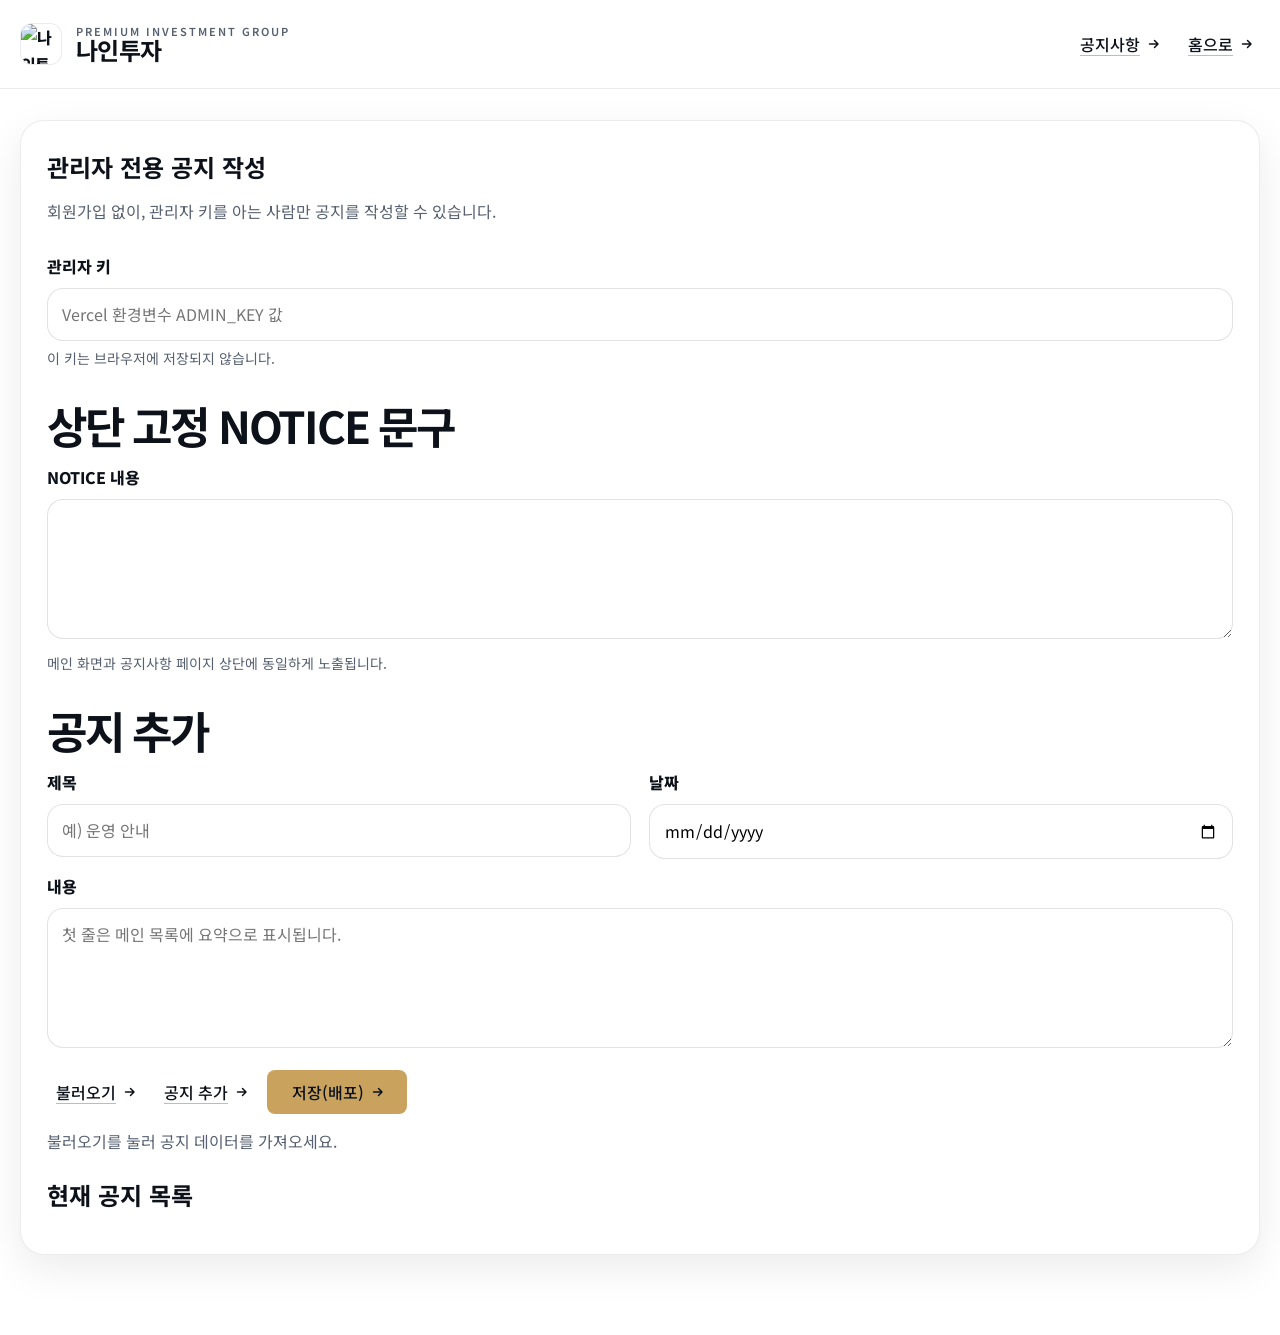
==== commit 586aa9a8: "Apply taste-skill buttons, fill company info, fix first-screen notice - Buttons restyled per Leonxln" ====
--- a/admin/index.html
+++ b/admin/index.html
@@ -92,7 +92,7 @@
           <div class="admin-actions">
             <button class="pill pill--ghost" type="button" id="btnLoad">불러오기</button>
             <button class="pill pill--ghost" type="button" id="btnAdd">공지 추가</button>
-            <button class="pill pill--ghost" type="button" id="btnSave">저장(배포)</button>
+            <button class="pill pill--primary" type="button" id="btnSave">저장(배포)</button>
           </div>
           <div class="status" id="status">대기 중</div>
         </div>
--- a/assets/css/style.css
+++ b/assets/css/style.css
@@ -226,37 +226,98 @@
   gap: 12px;
 }
 
+/* 버튼 · taste-skill (Leonxlnx/taste-skill) 기준
+   - data-buttons="arrow" 모양: 주 버튼만 색을 채우고 끝에 화살표, 보조 버튼은 밑줄 글자 링크 + 화살표
+   - 버튼 한 쌍만 사용(주/보조). 그라데이션·그림자·유령 버튼 없음
+   - 높이 44px, 글자 16px, 좌우 24px, 모서리 8px(soft)
+   - 마우스 올림: 색 한 단계 + 화살표 3px 이동 / 누름: 1px 내려가며 살짝 작아짐 */
 .pill {
+  --btn-ease: cubic-bezier(.2, .8, .2, 1);
+  --btn-dur: 180ms;
+  --btn-glyph: url("data:image/svg+xml,%3Csvg xmlns='http://www.w3.org/2000/svg' viewBox='0 0 12 12'%3E%3Cpath d='M1.5 6h8.5M6.5 2.5 10 6l-3.5 3.5' fill='none' stroke='black' stroke-width='1.5' stroke-linecap='round' stroke-linejoin='round'/%3E%3C/svg%3E");
   display: inline-flex;
   align-items: center;
+  justify-content: center;
   gap: 8px;
-  min-height: 48px;
-  padding: 0 18px;
-  border-radius: 999px;
-  font-weight: 700;
+  height: 44px;
+  padding: 0 24px;
+  border-radius: 8px;
   border: 1px solid transparent;
-  transition: transform 0.2s ease, background 0.2s ease, color 0.2s ease, border-color 0.2s ease, box-shadow 0.2s ease;
-  will-change: transform;
-}
-
-.pill:hover {
-  transform: translateY(-1px);
-}
-
+  font-size: 16px;
+  font-weight: 500;
+  line-height: 1;
+  white-space: nowrap;
+  cursor: pointer;
+  transition: background-color var(--btn-dur) var(--btn-ease), color var(--btn-dur) var(--btn-ease),
+    border-color var(--btn-dur) var(--btn-ease), text-decoration-color var(--btn-dur) var(--btn-ease);
+}
+
+/* 주 버튼: 화면마다 하나만 채운 색(나인 금색 + 짙은 글자) */
 .pill--primary {
-  background: linear-gradient(135deg, #102a45, #c9a35e);
+  background: var(--primary);
+  color: var(--surface-dark);
+}
+
+.pill--primary:hover {
+  background: color-mix(in oklab, var(--primary) 86%, var(--text));
+}
+
+/* 보조 버튼: 버튼 높이의 밑줄 글자 링크 */
+.pill--ghost {
+  background: none;
+  color: var(--text);
+  padding-inline: 8px;
+  text-decoration: underline;
+  text-underline-offset: 4px;
+  text-decoration-color: rgba(12, 17, 26, 0.28);
+}
+
+.pill--ghost:hover {
+  text-decoration-color: currentColor;
+}
+
+/* 사진 위·어두운 바닥글 위의 보조 버튼 */
+.hero .pill--ghost,
+.site-footer .pill--ghost {
   color: #fff;
-  box-shadow: 0 14px 30px rgba(16, 42, 69, 0.2);
-}
-
-.pill--ghost {
-  border-color: rgba(17, 17, 17, 0.12);
-  color: #1a1a1a;
-  background: #fff;
+  text-decoration-color: rgba(255, 255, 255, 0.45);
+}
+
+/* 화살표: 글꼴과 상관없이 같은 모양으로 그림 */
+.pill::after {
+  content: '';
+  flex: none;
+  width: 12px;
+  height: 12px;
+  margin-right: -2px;
+  background: currentColor;
+  -webkit-mask: var(--btn-glyph) center / contain no-repeat;
+  mask: var(--btn-glyph) center / contain no-repeat;
+  transition: transform var(--btn-dur) var(--btn-ease);
+}
+
+@media (hover: hover) and (pointer: fine) {
+  .pill:hover::after {
+    transform: translateX(3px);
+  }
 }
 
 .pill:active {
-  transform: translateY(0) scale(0.99);
+  transform: translateY(1px) scale(0.985);
+}
+
+/* 키보드 포커스: 바로 보이는 고리 */
+.pill:focus-visible {
+  outline: 2px solid var(--accent);
+  outline-offset: 3px;
+  box-shadow: none;
+  border-radius: 8px;
+}
+
+.pill:disabled {
+  opacity: 0.5;
+  cursor: not-allowed;
+  transform: none;
 }
 
 .hero {
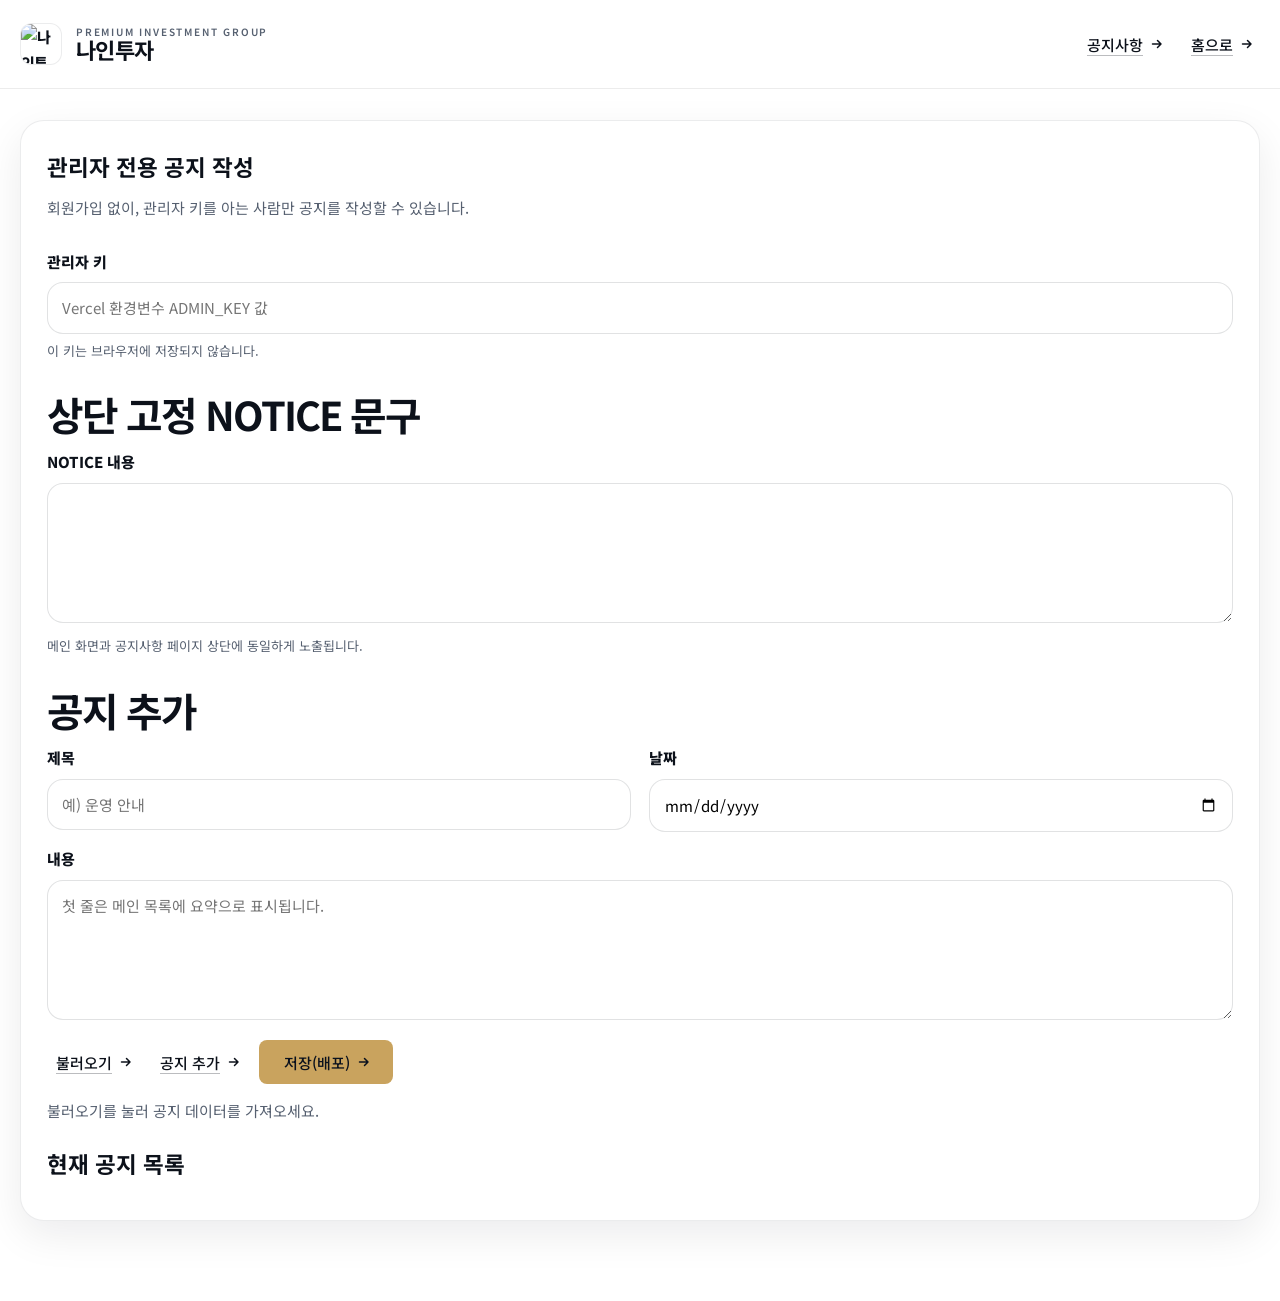
==== commit 20ff2144: "Reduce every font size by one step Body set to 15px; each fixed size moves down one step on the scal" ====
--- a/admin/index.html
+++ b/admin/index.html
@@ -14,7 +14,7 @@
     label { display:block; font-weight: 800; margin-bottom: 8px; }
     input, textarea { width:100%; border-radius: 16px; border:1px solid rgba(12,17,26,.12); padding: 12px 14px; font: inherit; }
     textarea { min-height: 140px; resize: vertical; }
-    .helper { color: var(--text-soft); font-size: 14px; margin-top: 6px; }
+    .helper { color: var(--text-soft); font-size: 13px; margin-top: 6px; }
     .admin-actions { display:flex; gap: 12px; flex-wrap: wrap; margin-top: 14px; }
     .status { margin-top: 14px; color: var(--text-soft); }
     .list { margin-top: 20px; }
--- a/assets/css/style.css
+++ b/assets/css/style.css
@@ -31,6 +31,7 @@
 
 body {
   margin: 0;
+  font-size: 15px;
   font-family: 'Noto Sans KR', -apple-system, BlinkMacSystemFont, 'Segoe UI', Roboto, sans-serif;
   color: var(--text);
   background: var(--bg);
@@ -123,14 +124,14 @@
 }
 
 .brand__name small {
-  font-size: 11px;
+  font-size: 10px;
   color: var(--text-soft);
   font-weight: 600;
   letter-spacing: 0.18em;
 }
 
 .brand__name strong {
-  font-size: 24px;
+  font-size: 22px;
 }
 
 .nav-toggle {
@@ -197,7 +198,7 @@
 
 .site-nav a {
   position: relative;
-  font-size: 16px;
+  font-size: 15px;
   font-weight: 700;
   letter-spacing: -0.03em;
 }
@@ -243,7 +244,7 @@
   padding: 0 24px;
   border-radius: 8px;
   border: 1px solid transparent;
-  font-size: 16px;
+  font-size: 15px;
   font-weight: 500;
   line-height: 1;
   white-space: nowrap;
@@ -322,7 +323,7 @@
 
 .hero {
   position: relative;
-  min-height: 100vh;
+  min-height: auto;
   color: #fff;
   background: var(--surface-dark);
   overflow: hidden;
@@ -372,15 +373,15 @@
   display: grid;
   grid-template-columns: minmax(0, 1.15fr) minmax(320px, 420px);
   gap: 44px;
-  align-items: end;
-  min-height: 100vh;
-  padding: 100px 0 72px;
+  align-items: start;
+  min-height: auto;
+  padding: 28px 0 72px;
 }
 
 .hero__eyebrow {
   display: inline-block;
   margin-bottom: 18px;
-  font-size: 14px;
+  font-size: 13px;
   font-weight: 700;
   letter-spacing: 0.18em;
   color: rgba(255, 255, 255, 0.8);
@@ -389,7 +390,7 @@
 .hero h1 {
   margin: 0;
   max-width: 760px;
-  font-size: clamp(38px, 5.3vw, 76px);
+  font-size: clamp(34px, 4.8vw, 68px);
   line-height: 1.12;
   letter-spacing: -0.05em;
   font-weight: 900;
@@ -403,7 +404,7 @@
   margin: 24px 0 0;
   max-width: 700px;
   color: rgba(255, 255, 255, 0.82);
-  font-size: clamp(16px, 2vw, 22px);
+  font-size: clamp(14px, 1.8vw, 20px);
 }
 
 .hero__actions {
@@ -424,14 +425,77 @@
 
 .hero__panel h2 {
   margin: 0 0 10px;
-  font-size: 18px;
+  font-size: 16px;
   font-weight: 800;
 }
 
 .hero__panel p {
   margin: 0;
   color: rgba(255, 255, 255, 0.75);
-  font-size: 15px;
+  font-size: 14px;
+}
+
+/* 첫 화면 오른쪽 안내 카드(밝은 카드) */
+.hero__panel--light {
+  padding: 32px;
+  border-radius: 24px;
+  border: 1px solid rgba(255, 255, 255, 0.6);
+  background: rgba(255, 255, 255, 0.92);
+  color: var(--text);
+}
+
+.hero__panel--light h2 {
+  margin: 8px 0 14px;
+  font-size: 24px;
+  font-weight: 900;
+  letter-spacing: -0.02em;
+  color: var(--text);
+}
+
+.hero__panel--light p {
+  color: var(--text-soft);
+  font-size: 14px;
+  line-height: 1.7;
+}
+
+.hero__panel-eyebrow {
+  font-size: 11px;
+  font-weight: 800;
+  letter-spacing: 0.14em;
+  color: var(--text-soft);
+}
+
+.hero__panel-actions {
+  display: grid;
+  gap: 12px;
+  margin-top: 26px;
+}
+
+.hero__panel-actions .pill {
+  width: 100%;
+  height: 48px;
+}
+
+.hero__panel--light .pill--ghost {
+  color: var(--text);
+  text-decoration-color: rgba(12, 17, 26, 0.28);
+}
+
+.hero__panel-company {
+  margin-top: 26px;
+  padding: 20px;
+  border-radius: 16px;
+  border: 1px solid var(--line);
+  background: rgba(255, 255, 255, 0.7);
+}
+
+.hero__panel-company .hero__panel-eyebrow {
+  margin-bottom: 8px;
+}
+
+.hero__panel-company p {
+  font-size: 14px;
+  line-height: 1.6;
 }
 
 .hero__stats {
@@ -447,14 +511,14 @@
 
 .hero__stat strong {
   display: block;
-  font-size: 34px;
+  font-size: 30px;
   line-height: 1;
   margin-bottom: 6px;
 }
 
 .hero__stat span {
   color: rgba(255, 255, 255, 0.76);
-  font-size: 14px;
+  font-size: 13px;
 }
 
 .hero__dots {
@@ -477,10 +541,7 @@
 }
 
 .notice-float {
-  position: absolute;
-  left: 0;
-  right: 0;
-  top: 0;
+  position: relative;
   z-index: 2;
   padding-top: 96px; /* fixed header 높이 고려 */
   pointer-events: none;
@@ -518,13 +579,13 @@
 
 .notice-float__head strong {
   letter-spacing: 0.18em;
-  font-size: 12px;
+  font-size: 11px;
 }
 
 .notice-float__body {
   padding: 16px 18px 18px;
   color: rgba(255, 255, 255, 0.86);
-  font-size: 14px;
+  font-size: 13px;
   line-height: 1.65;
 }
 
@@ -563,14 +624,14 @@
   display: inline-block;
   margin-bottom: 12px;
   color: var(--primary-strong);
-  font-size: 14px;
+  font-size: 13px;
   font-weight: 800;
   letter-spacing: 0.16em;
 }
 
 .section-title h2 {
   margin: 0;
-  font-size: clamp(30px, 4vw, 48px);
+  font-size: clamp(27px, 3.6vw, 43px);
   line-height: 1.2;
   letter-spacing: -0.05em;
 }
@@ -579,7 +640,7 @@
   margin: 18px auto 0;
   max-width: 780px;
   color: var(--text-soft);
-  font-size: 18px;
+  font-size: 16px;
 }
 
 .section--dark .section-title p {
@@ -633,14 +694,14 @@
 
 .card__index {
   color: var(--primary-strong);
-  font-size: 13px;
+  font-size: 12px;
   font-weight: 800;
   letter-spacing: 0.16em;
 }
 
 .card h3 {
   margin: 10px 0 14px;
-  font-size: 28px;
+  font-size: 26px;
   line-height: 1.22;
   letter-spacing: -0.05em;
 }
@@ -682,7 +743,7 @@
 .split__content span {
   display: inline-block;
   margin-bottom: 10px;
-  font-size: 14px;
+  font-size: 13px;
   font-weight: 800;
   letter-spacing: 0.16em;
   color: var(--primary-strong);
@@ -690,7 +751,7 @@
 
 .split__content h2 {
   margin: 0;
-  font-size: clamp(32px, 4vw, 50px);
+  font-size: clamp(29px, 3.6vw, 45px);
   line-height: 1.18;
   letter-spacing: -0.05em;
 }
@@ -698,7 +759,7 @@
 .split__content p {
   margin: 20px 0 0;
   color: var(--text-soft);
-  font-size: 18px;
+  font-size: 16px;
 }
 
 .bullet-list {
@@ -756,7 +817,7 @@
 .showcase__main h3 {
   max-width: 520px;
   margin: 12px 0;
-  font-size: clamp(30px, 4vw, 54px);
+  font-size: clamp(27px, 3.6vw, 49px);
   line-height: 1.14;
   letter-spacing: -0.05em;
 }
@@ -779,7 +840,7 @@
   border-radius: 999px;
   background: rgba(255, 255, 255, 0.1);
   border: 1px solid rgba(255, 255, 255, 0.1);
-  font-size: 14px;
+  font-size: 13px;
   font-weight: 600;
 }
 
@@ -797,7 +858,7 @@
 
 .mini-card h4 {
   margin: 0 0 12px;
-  font-size: 28px;
+  font-size: 26px;
   line-height: 1.2;
   letter-spacing: -0.04em;
 }
@@ -846,7 +907,7 @@
 
 .news-list__head h3 {
   margin: 0;
-  font-size: 24px;
+  font-size: 22px;
 }
 
 .news-list__items {
@@ -869,13 +930,13 @@
 }
 
 .news-list__items strong {
-  font-size: 18px;
+  font-size: 16px;
   letter-spacing: -0.03em;
 }
 
 .news-list__items span {
   color: var(--text-soft);
-  font-size: 14px;
+  font-size: 13px;
 }
 
 .news-list--dark .news-list__items li {
@@ -890,7 +951,7 @@
 .news-list__items p {
   margin: 8px 0 0;
   color: var(--text-soft);
-  font-size: 15px;
+  font-size: 14px;
 }
 
 .contact-banner {
@@ -905,7 +966,7 @@
 
 .contact-banner h2 {
   margin: 0;
-  font-size: clamp(28px, 4vw, 48px);
+  font-size: clamp(25px, 3.6vw, 43px);
   line-height: 1.16;
   letter-spacing: -0.05em;
 }
@@ -927,7 +988,7 @@
   padding: 12px 16px;
   border-radius: 999px;
   background: rgba(255, 255, 255, 0.1);
-  font-size: 14px;
+  font-size: 13px;
 }
 
 .sub-hero {
@@ -956,14 +1017,14 @@
   display: inline-block;
   margin-bottom: 10px;
   letter-spacing: 0.16em;
-  font-size: 14px;
+  font-size: 13px;
   font-weight: 800;
   color: rgba(255, 255, 255, 0.82);
 }
 
 .sub-hero h1 {
   margin: 0;
-  font-size: clamp(36px, 5vw, 68px);
+  font-size: clamp(32px, 4.5vw, 61px);
   line-height: 1.1;
   letter-spacing: -0.05em;
 }
@@ -972,7 +1033,7 @@
   max-width: 760px;
   margin: 18px 0 0;
   color: rgba(255, 255, 255, 0.78);
-  font-size: 18px;
+  font-size: 16px;
 }
 
 .page-nav {
@@ -1015,7 +1076,7 @@
 
 .content-block h2 {
   margin: 0 0 18px;
-  font-size: clamp(28px, 3.5vw, 44px);
+  font-size: clamp(25px, 3.1vw, 40px);
   line-height: 1.2;
   letter-spacing: -0.05em;
 }
@@ -1023,7 +1084,7 @@
 .content-block p {
   margin: 0;
   color: var(--text-soft);
-  font-size: 18px;
+  font-size: 16px;
 }
 
 .metric-grid {
@@ -1042,14 +1103,14 @@
 .metric strong {
   display: block;
   margin-bottom: 8px;
-  font-size: 38px;
+  font-size: 34px;
   line-height: 1;
   color: #0f2238;
 }
 
 .metric span {
   display: block;
-  font-size: 16px;
+  font-size: 15px;
   font-weight: 700;
 }
 
@@ -1082,12 +1143,12 @@
 th {
   width: 180px;
   background: #fafafa;
-  font-size: 15px;
+  font-size: 14px;
 }
 
 td {
   color: var(--text-soft);
-  font-size: 16px;
+  font-size: 15px;
 }
 
 .timeline {
@@ -1106,13 +1167,13 @@
 }
 
 .timeline__item strong {
-  font-size: 18px;
+  font-size: 16px;
   color: #0f2238;
 }
 
 .timeline__item h3 {
   margin: 0 0 8px;
-  font-size: 26px;
+  font-size: 24px;
   line-height: 1.22;
 }
 
@@ -1130,7 +1191,7 @@
 .quote-box p {
   margin: 0;
   color: #2b2b2b;
-  font-size: 24px;
+  font-size: 22px;
   line-height: 1.5;
   font-weight: 700;
 }
@@ -1155,7 +1216,7 @@
 
 .faq-item h3 {
   margin: 0 0 8px;
-  font-size: 22px;
+  font-size: 20px;
   line-height: 1.3;
 }
 
@@ -1180,7 +1241,7 @@
 .site-footer h2 {
   margin: 0 0 10px;
   color: #fff;
-  font-size: 26px;
+  font-size: 24px;
 }
 
 .site-footer p {
@@ -1190,7 +1251,7 @@
 .site-footer small {
   display: block;
   margin-top: 12px;
-  font-size: 13px;
+  font-size: 12px;
   color: rgba(255, 255, 255, 0.5);
 }
 
@@ -1268,7 +1329,7 @@
   }
 
   .brand__name strong {
-    font-size: 20px;
+    font-size: 18px;
   }
 
   .hero {
@@ -1277,7 +1338,7 @@
 
   .hero__grid {
     min-height: auto;
-    padding: 88px 0 48px;
+    padding: 20px 0 48px;
   }
 
   .hero__panel,
